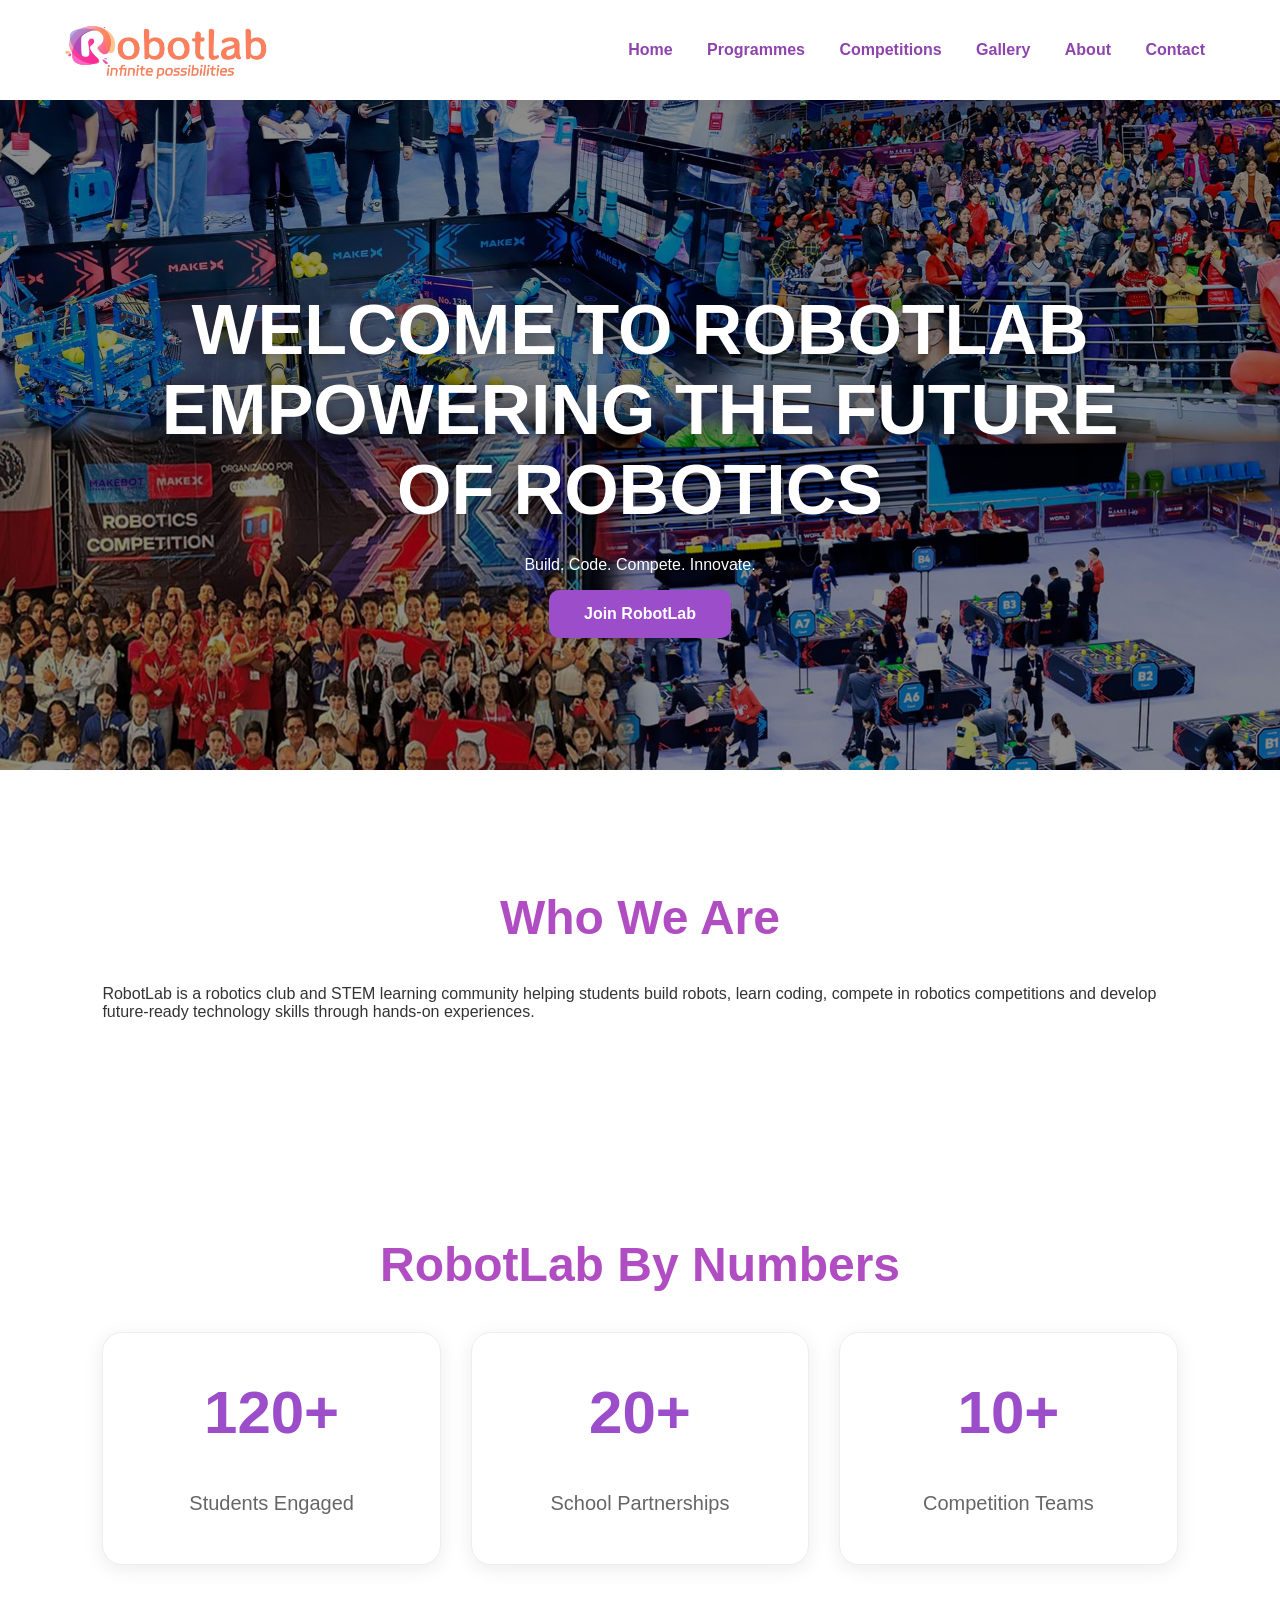
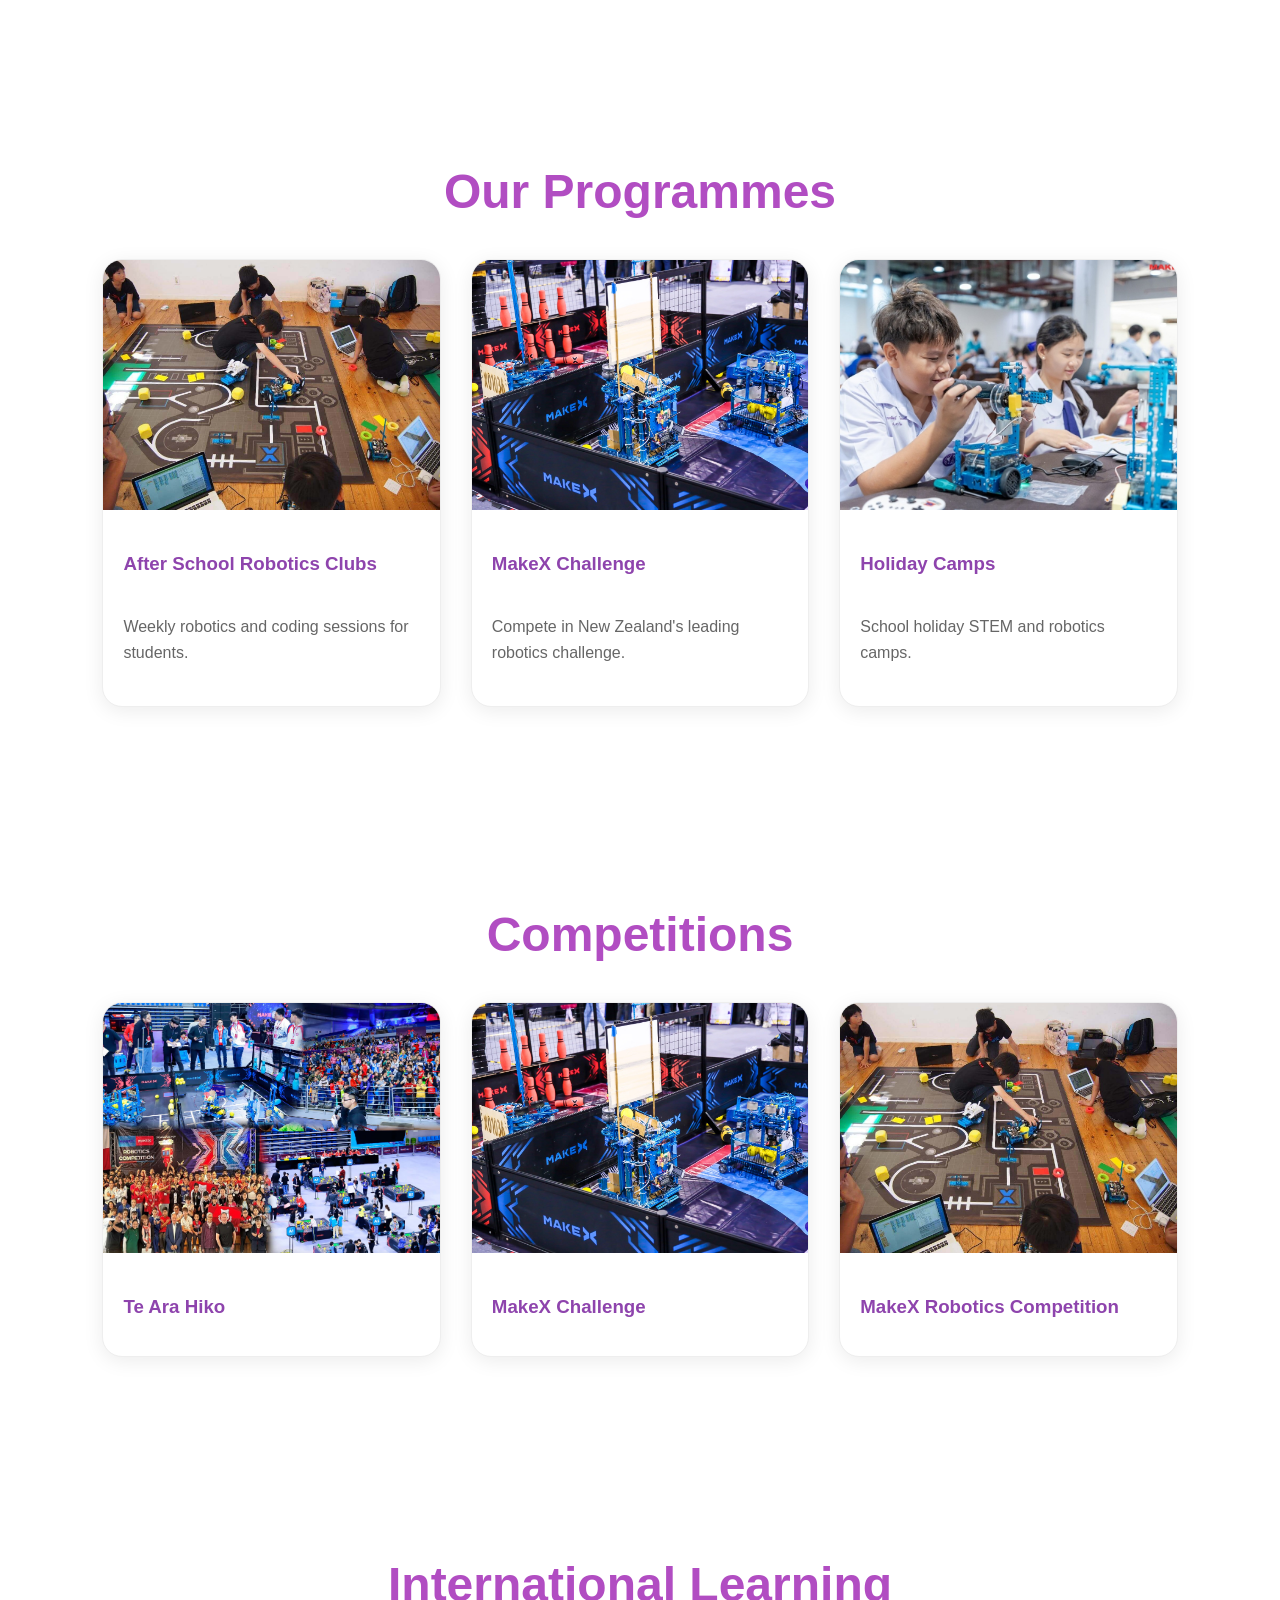
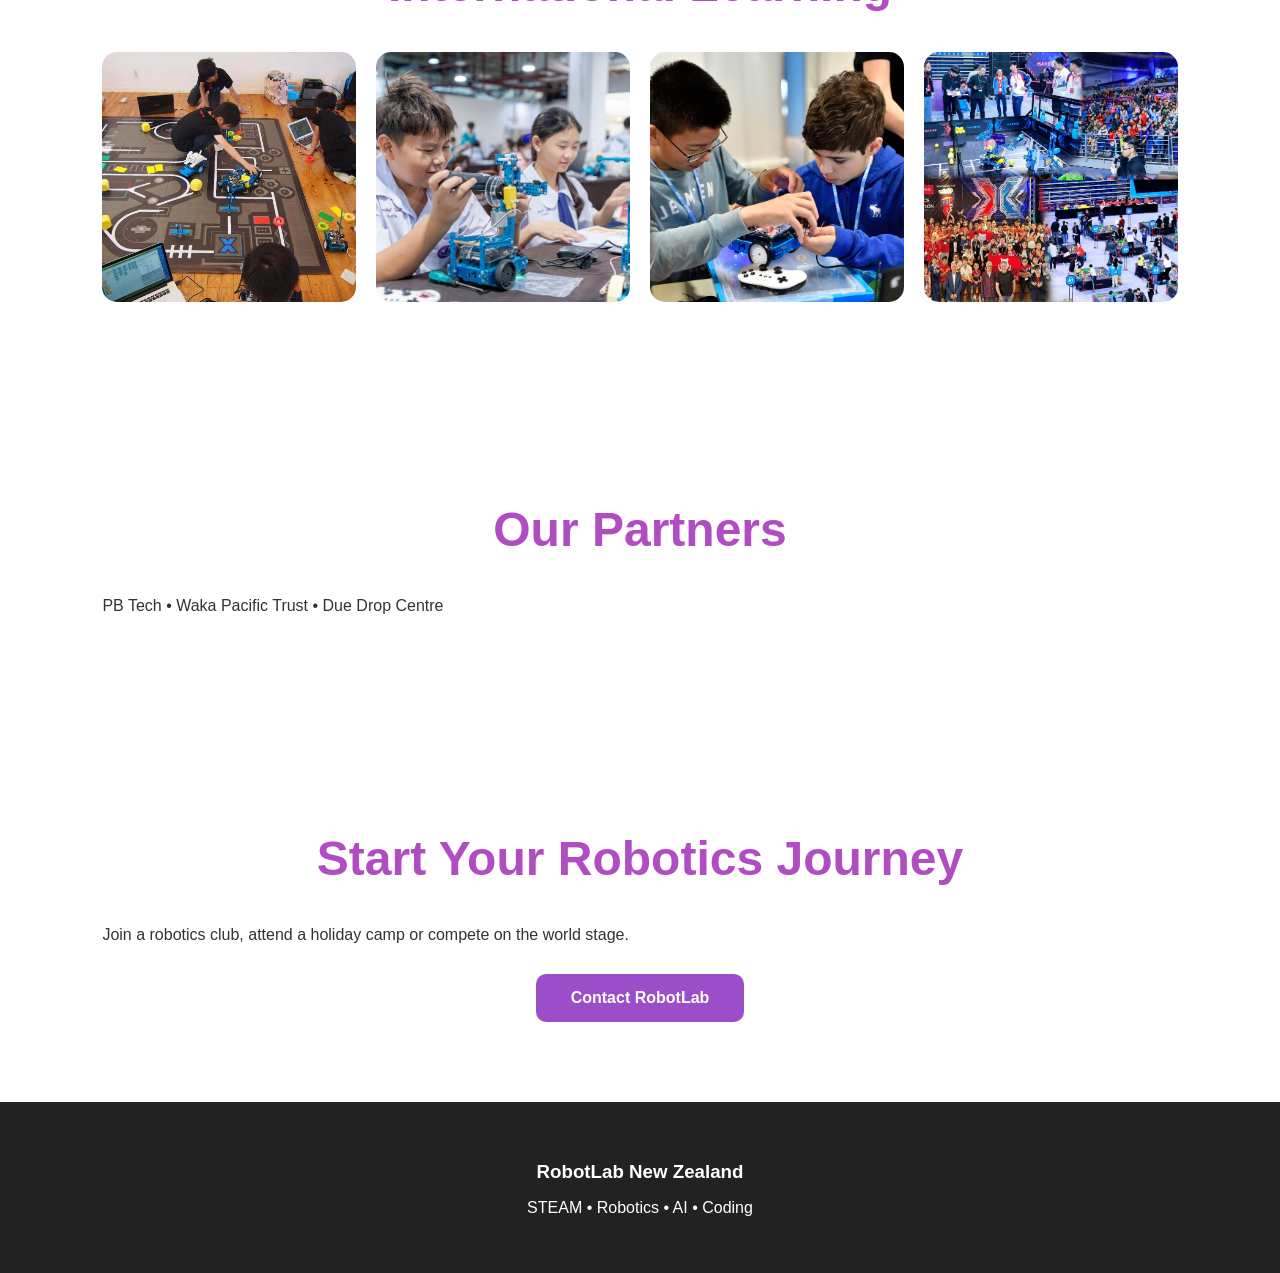
==== index.html @ 550e27d2 "Update index.html" ====
<!DOCTYPE html>
<html lang="en">

<head>
    <meta charset="UTF-8">
    <meta name="viewport" content="width=device-width, initial-scale=1.0">
    <title>RobotLab New Zealand</title>

    <link rel="stylesheet" href="css/style.css">
</head>

<body>

<header>

    <img src="images/robotlab.png" class="logo" alt="RobotLab Logo">

    <nav>
        <a href="index.html">Home</a>
        <a href="programmes.html">Programmes</a>
        <a href="competitions.html">Competitions</a>
        <a href="gallery.html">Gallery</a>
        <a href="about.html">About</a>
        <a href="contact.html">Contact</a>
    </nav>

</header>

<!-- HERO -->

<section class="hero">

    <h1>
        WELCOME TO ROBOTLAB<br>
        EMPOWERING THE FUTURE OF ROBOTICS
    </h1>

    <p class="hero-subtitle">
        Build. Code. Compete. Innovate.
    </p>

    <a href="contact.html" class="btn">
        Join RobotLab
    </a>

</section>

<!-- WHO WE ARE -->

<section class="section">

    <h2>Who We Are</h2>

    <p class="section-text">
        RobotLab is a robotics club and STEM learning community helping students build robots,
        learn coding, compete in robotics competitions and develop future-ready technology skills
        through hands-on experiences.
    </p>

</section>

<!-- STATS -->

<section class="section">

    <h2>RobotLab By Numbers</h2>

    <div class="cards">

        <div class="card stats-card">
            <h3>120+</h3>
            <p>Students Engaged</p>
        </div>

        <div class="card stats-card">
            <h3>20+</h3>
            <p>School Partnerships</p>
        </div>

        <div class="card stats-card">
            <h3>10+</h3>
            <p>Competition Teams</p>
        </div>

    </div>

</section>

<!-- PROGRAMMES -->

<section class="section">

    <h2>Our Programmes</h2>

    <div class="cards">

        <div class="card">
            <img src="images/classroom-in-japan.jpg" alt="">
            <h3>After School Robotics Clubs</h3>
            <p>Weekly robotics and coding sessions for students.</p>
        </div>

        <div class="card">
            <img src="images/challenges.jpg" alt="">
            <h3>MakeX Challenge</h3>
            <p>Compete in New Zealand's leading robotics challenge.</p>
        </div>

        <div class="card">
            <img src="images/classroom-in-thailand2.jpg" alt="">
            <h3>Holiday Camps</h3>
            <p>School holiday STEM and robotics camps.</p>
        </div>

    </div>

</section>

<!-- COMPETITIONS -->

<section class="section">

    <h2>Competitions</h2>

    <div class="cards">

        <div class="card">
            <img src="images/competition-asian.jpeg" alt="">
            <h3>Te Ara Hiko</h3>
        </div>

        <div class="card">
            <img src="images/challenges.jpg" alt="">
            <h3>MakeX Challenge</h3>
        </div>

        <div class="card">
            <img src="images/classroom-in-japan.jpg" alt="">
            <h3>MakeX Robotics Competition</h3>
        </div>

    </div>

</section>

<!-- INTERNATIONAL -->

<section class="section">

    <h2>International Learning</h2>

    <div class="gallery">

        <img src="images/classroom-in-japan.jpg" alt="">
        <img src="images/classroom-in-thailand2.jpg" alt="">
        <img src="images/classroom-swiss.jpeg" alt="">
        <img src="images/competition-asian.jpeg" alt="">

    </div>

</section>

<!-- PARTNERS -->

<section class="section">

    <h2>Our Partners</h2>

    <p class="section-text">
        PB Tech • Waka Pacific Trust • Due Drop Centre
    </p>

</section>

<!-- CTA -->

<section class="section">

    <h2>Start Your Robotics Journey</h2>

    <p class="section-text">
        Join a robotics club, attend a holiday camp or compete on the world stage.
    </p>

    <div style="text-align:center;margin-top:30px;">
        <a href="contact.html" class="btn">
            Contact RobotLab
        </a>
    </div>

</section>

<footer>

    <h3>RobotLab New Zealand</h3>

    <p>
        STEAM • Robotics • AI • Coding
    </p>

</footer>

</body>

</html>
---- css/style.css ----
body{
margin:0;
font-family:Arial,sans-serif;
background:#f5f5f5;
color:#333;
}

/* HEADER */

header{
background:white;
padding:15px 60px;
display:flex;
justify-content:space-between;
align-items:center;
box-shadow:0 2px 15px rgba(0,0,0,.08);
position:sticky;
top:0;
z-index:1000;
}

.logo{
height:70px;
}

nav a{
margin:0 15px;
text-decoration:none;
font-weight:bold;
color:#8e44ad;
transition:0.3s;
}

nav a:hover{
color:#5e2b73;
}

/* HERO */

.hero{
height:70vh;
background:
linear-gradient(
rgba(0,0,0,.45),
rgba(0,0,0,.45)
),
url('../images/competition-asian.jpeg');

background-size:cover;
background-position:center;

display:flex;
flex-direction:column;
justify-content:center;
align-items:center;
text-align:center;

padding:20px;
}

.hero h1{
font-size:70px;
color:white;
max-width:1000px;
text-shadow:0 0 20px rgba(0,0,0,.5);
margin-bottom:10px;
}

.hero p{
color:white;
}

/* SECTIONS */

.section{
padding:80px 8%;
background:white;
}

.section h2{
text-align:center;
font-size:48px;
color:#b14dc2;
margin-bottom:40px;
}

/* GALLERY */

.gallery{
display:grid;
grid-template-columns:repeat(auto-fit,minmax(250px,1fr));
gap:20px;
}

.gallery img{
width:100%;
height:250px;
object-fit:cover;
border-radius:15px;
transition:.3s;
}

.gallery img:hover{
transform:scale(1.03);
}

/* CARDS */

.cards{
display:grid;
grid-template-columns:repeat(auto-fit,minmax(300px,1fr));
gap:30px;
}

.card{
background:white;
border:1px solid #eee;
border-radius:20px;
overflow:hidden;
box-shadow:0 4px 20px rgba(0,0,0,.08);
transition:.3s;
}

.card:hover{
transform:translateY(-8px);
box-shadow:0 10px 25px rgba(0,0,0,.15);
}

.card img{
width:100%;
height:250px;
object-fit:cover;
}

.card h3{
padding:20px;
color:#8e44ad;
}

.card p{
padding:0 20px 20px 20px;
line-height:1.6;
}

/* BUTTONS */

.btn,
.hero a{
display:inline-block;
padding:15px 35px;
border-radius:10px;
background:#9b4dca;
color:white;
text-decoration:none;
font-weight:bold;
transition:.3s;
}

.btn:hover,
.hero a:hover{
background:#7f39ac;
}

/* FOOTER */

footer{
background:#222;
color:white;
text-align:center;
padding:40px;
}

footer h3{
margin-bottom:10px;
}

/* MOBILE */

@media(max-width:768px){

header{
flex-direction:column;
padding:20px;
}

nav{
margin-top:15px;
text-align:center;
}

nav a{
display:inline-block;
margin:8px;
}

.hero h1{
font-size:40px;
}

.section h2{
font-size:34px;
}

.logo{
height:55px;
}

}
/* Statistics cards */

.stats-card{
    text-align:center;
}

.stats-card h3{
    font-size:60px;
    margin:25px 0 10px;
    color:#9b4dca;
}

.stats-card p{
    font-size:20px;
}

/* Programme descriptions */

.card p{
    padding:0 20px 25px;
    line-height:1.6;
    color:#666;
}

/* Better section spacing */

.section{
    padding:80px 8%;
}

/* Call To Action */

.cta-section{
    background:linear-gradient(
        135deg,
        #9b4dca,
        #ff7b54
    );
    color:white;
    text-align:center;
}

.cta-section h2{
    color:white;
}

.cta-section a{
    display:inline-block;
    margin-top:20px;
    padding:15px 35px;
    background:white;
    color:#9b4dca;
    border-radius:10px;
    text-decoration:none;
    font-weight:bold;
}
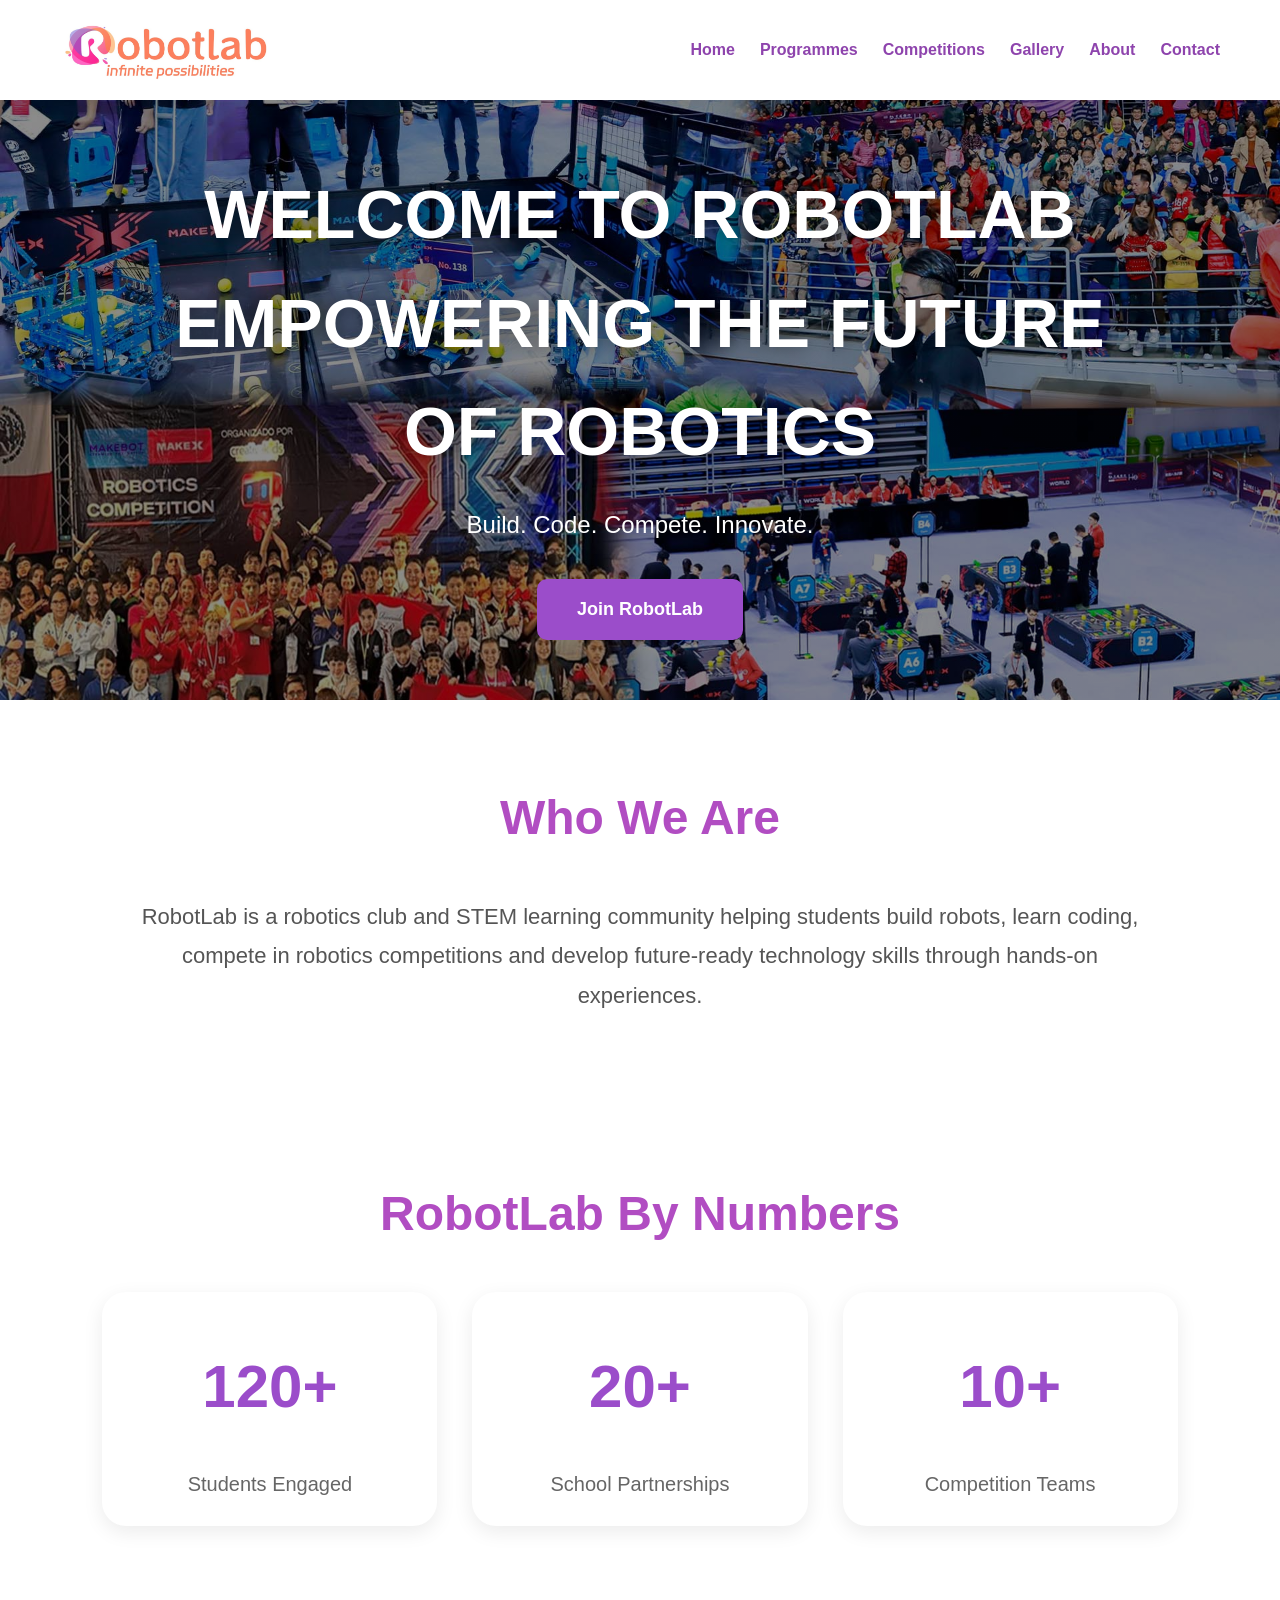
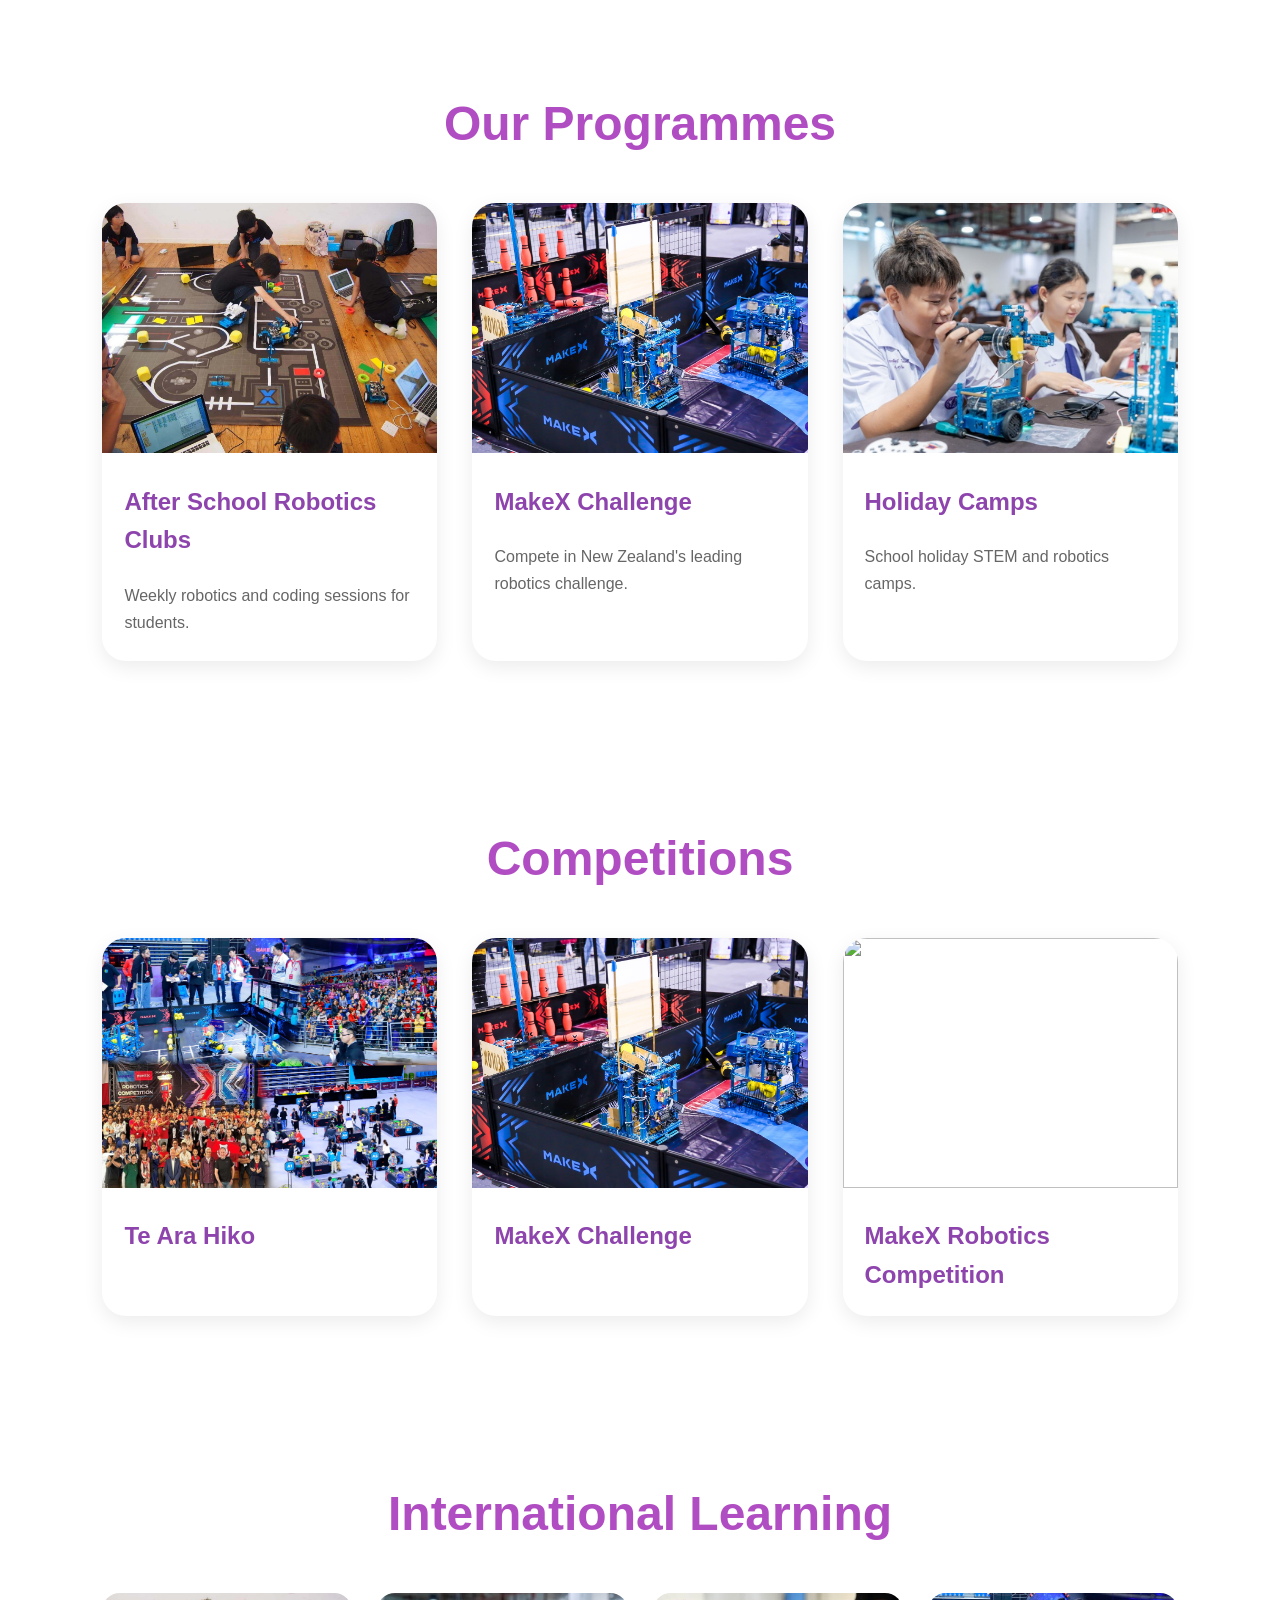
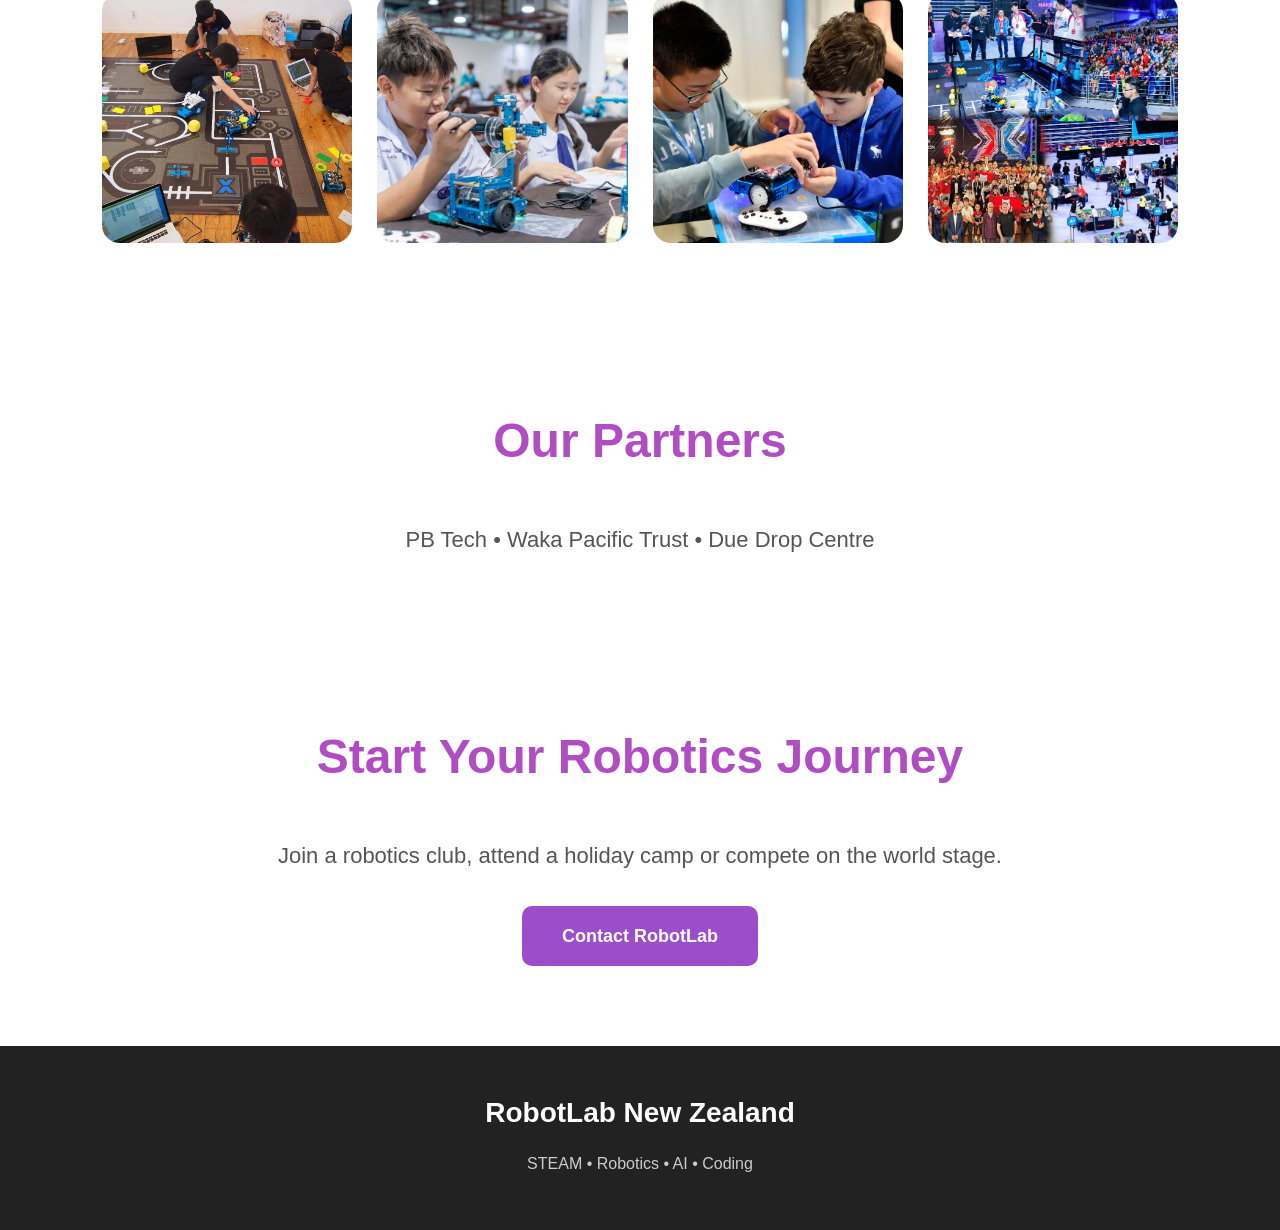
==== commit c69084ab: "Update index.html" ====
--- a/index.html
+++ b/index.html
@@ -106,6 +106,7 @@
             <p>Compete in New Zealand's leading robotics challenge.</p>
         </div>
 
+    
         <div class="card">
             <img src="images/classroom-in-thailand2.jpg" alt="">
             <h3>Holiday Camps</h3>
@@ -135,7 +136,7 @@
         </div>
 
         <div class="card">
-            <img src="images/classroom-in-japan.jpg" alt="">
+            <img src="competition.webp" alt="">
             <h3>MakeX Robotics Competition</h3>
         </div>
 
--- a/css/style.css
+++ b/css/style.css
@@ -1,264 +1,626 @@
+/* ======================================================
+   ROBOTLAB NEW ZEALAND
+   STYLE.CSS
+====================================================== */
+
+*{
+    margin:0;
+    padding:0;
+    box-sizing:border-box;
+}
+
+html{
+    scroll-behavior:smooth;
+}
+
 body{
-margin:0;
-font-family:Arial,sans-serif;
-background:#f5f5f5;
-color:#333;
-}
-
-/* HEADER */
+    font-family:Arial, Helvetica, sans-serif;
+    background:#f5f5f5;
+    color:#333;
+    line-height:1.6;
+}
+
+/* ======================================================
+   HEADER
+====================================================== */
 
 header{
-background:white;
-padding:15px 60px;
-display:flex;
-justify-content:space-between;
-align-items:center;
-box-shadow:0 2px 15px rgba(0,0,0,.08);
-position:sticky;
-top:0;
-z-index:1000;
+    background:#fff;
+    display:flex;
+    justify-content:space-between;
+    align-items:center;
+    padding:15px 60px;
+    position:sticky;
+    top:0;
+    z-index:999;
+    box-shadow:0 2px 15px rgba(0,0,0,.08);
 }
 
 .logo{
-height:70px;
+    height:70px;
+}
+
+nav{
+    display:flex;
+    align-items:center;
 }
 
 nav a{
-margin:0 15px;
-text-decoration:none;
-font-weight:bold;
-color:#8e44ad;
-transition:0.3s;
+    color:#8e44ad;
+    text-decoration:none;
+    font-weight:bold;
+    margin-left:25px;
+    transition:.3s;
 }
 
 nav a:hover{
-color:#5e2b73;
-}
-
-/* HERO */
+    color:#5e2b73;
+}
+
+/* ======================================================
+   HERO
+====================================================== */
 
 .hero{
-height:70vh;
-background:
-linear-gradient(
-rgba(0,0,0,.45),
-rgba(0,0,0,.45)
-),
-url('../images/competition-asian.jpeg');
-
-background-size:cover;
-background-position:center;
-
-display:flex;
-flex-direction:column;
-justify-content:center;
-align-items:center;
-text-align:center;
-
-padding:20px;
+
+    height:600px;
+
+    background:
+    linear-gradient(
+    rgba(0,0,0,.45),
+    rgba(0,0,0,.45)
+    ),
+    url("../images/competition-asian.jpeg");
+
+    background-size:cover;
+    background-position:center;
+
+    display:flex;
+    flex-direction:column;
+    justify-content:center;
+    align-items:center;
+
+    text-align:center;
+
+    padding:20px;
 }
 
 .hero h1{
-font-size:70px;
-color:white;
-max-width:1000px;
-text-shadow:0 0 20px rgba(0,0,0,.5);
-margin-bottom:10px;
-}
-
-.hero p{
-color:white;
-}
-
-/* SECTIONS */
+
+    color:white;
+
+    font-size:68px;
+
+    max-width:1000px;
+
+    text-shadow:0 0 18px rgba(0,0,0,.45);
+
+    margin-bottom:20px;
+}
+
+.hero-subtitle{
+
+    color:white;
+
+    font-size:24px;
+
+    margin-bottom:35px;
+
+}
+
+/* ======================================================
+   BUTTONS
+====================================================== */
+
+.btn{
+
+    display:inline-block;
+
+    background:#9b4dca;
+
+    color:white;
+
+    text-decoration:none;
+
+    padding:16px 40px;
+
+    border-radius:10px;
+
+    font-size:18px;
+
+    font-weight:bold;
+
+    transition:.3s;
+
+}
+
+.btn:hover{
+
+    background:#7d33a9;
+
+    transform:translateY(-2px);
+
+}
+
+/* ======================================================
+   SECTIONS
+====================================================== */
 
 .section{
-padding:80px 8%;
-background:white;
+
+    background:white;
+
+    padding:80px 8%;
+
 }
 
 .section h2{
-text-align:center;
-font-size:48px;
-color:#b14dc2;
-margin-bottom:40px;
-}
-
-/* GALLERY */
+
+    text-align:center;
+
+    font-size:48px;
+
+    color:#b14dc2;
+
+    margin-bottom:40px;
+
+}
+
+.section-text{
+
+    max-width:1000px;
+
+    margin:auto;
+
+    text-align:center;
+
+    font-size:22px;
+
+    color:#555;
+
+    line-height:1.8;
+
+}
+
+/* ======================================================
+   CARDS
+====================================================== */
+
+.cards{
+
+    display:grid;
+
+    grid-template-columns:
+
+    repeat(auto-fit,minmax(300px,1fr));
+
+    gap:35px;
+
+}
+
+.card{
+
+    background:white;
+
+    border-radius:24px;
+
+    overflow:hidden;
+
+    box-shadow:0 6px 20px rgba(0,0,0,.08);
+
+    transition:.3s;
+
+}
+
+.card:hover{
+
+    transform:translateY(-8px);
+
+    box-shadow:0 12px 28px rgba(0,0,0,.15);
+
+}
+
+.card img{
+
+    width:100%;
+
+    height:250px;
+
+    object-fit:cover;
+
+}
+
+.card h3{
+
+    color:#8e44ad;
+
+    padding:22px;
+
+    font-size:24px;
+
+}
+
+.card p{
+
+    padding:0 22px 25px;
+
+    color:#666;
+
+    line-height:1.7;
+
+}
+
+/* ======================================================
+   STATS
+====================================================== */
+
+.stats-card{
+
+    text-align:center;
+
+}
+
+.stats-card h3{
+
+    font-size:60px;
+
+    color:#9b4dca;
+
+    margin:25px 0 10px;
+
+}
+
+.stats-card p{
+
+    font-size:20px;
+
+}
+/* ======================================================
+   GALLERY
+====================================================== */
 
 .gallery{
-display:grid;
-grid-template-columns:repeat(auto-fit,minmax(250px,1fr));
-gap:20px;
+
+    display:grid;
+
+    grid-template-columns:repeat(auto-fit,minmax(250px,1fr));
+
+    gap:25px;
+
 }
 
 .gallery img{
-width:100%;
-height:250px;
-object-fit:cover;
-border-radius:15px;
-transition:.3s;
+
+    width:100%;
+
+    height:250px;
+
+    object-fit:cover;
+
+    border-radius:18px;
+
+    transition:.3s;
+
 }
 
 .gallery img:hover{
-transform:scale(1.03);
-}
-
-/* CARDS */
-
-.cards{
-display:grid;
-grid-template-columns:repeat(auto-fit,minmax(300px,1fr));
-gap:30px;
-}
-
-.card{
-background:white;
-border:1px solid #eee;
-border-radius:20px;
-overflow:hidden;
-box-shadow:0 4px 20px rgba(0,0,0,.08);
-transition:.3s;
-}
-
-.card:hover{
-transform:translateY(-8px);
-box-shadow:0 10px 25px rgba(0,0,0,.15);
-}
-
-.card img{
-width:100%;
-height:250px;
-object-fit:cover;
-}
-
-.card h3{
-padding:20px;
-color:#8e44ad;
-}
-
-.card p{
-padding:0 20px 20px 20px;
-line-height:1.6;
-}
-
-/* BUTTONS */
-
-.btn,
-.hero a{
-display:inline-block;
-padding:15px 35px;
-border-radius:10px;
-background:#9b4dca;
-color:white;
-text-decoration:none;
-font-weight:bold;
-transition:.3s;
-}
-
-.btn:hover,
-.hero a:hover{
-background:#7f39ac;
-}
-
-/* FOOTER */
-
-footer{
-background:#222;
-color:white;
-text-align:center;
-padding:40px;
-}
-
-footer h3{
-margin-bottom:10px;
-}
-
-/* MOBILE */
-
-@media(max-width:768px){
-
-header{
-flex-direction:column;
-padding:20px;
-}
-
-nav{
-margin-top:15px;
-text-align:center;
-}
-
-nav a{
-display:inline-block;
-margin:8px;
-}
-
-.hero h1{
-font-size:40px;
-}
-
-.section h2{
-font-size:34px;
-}
-
-.logo{
-height:55px;
-}
-
-}
-/* Statistics cards */
-
-.stats-card{
-    text-align:center;
-}
-
-.stats-card h3{
-    font-size:60px;
-    margin:25px 0 10px;
-    color:#9b4dca;
-}
-
-.stats-card p{
+
+    transform:scale(1.04);
+
+    box-shadow:0 8px 20px rgba(0,0,0,.2);
+
+}
+
+/* ======================================================
+   PARTNER LOGOS
+====================================================== */
+
+.partner-logos{
+
+    display:flex;
+
+    justify-content:center;
+
+    align-items:center;
+
+    gap:80px;
+
+    flex-wrap:wrap;
+
+    margin:40px auto;
+
+}
+
+.partner-logos img{
+
+    max-width:220px;
+
+    max-height:90px;
+
+    width:auto;
+
+    height:auto;
+
+    object-fit:contain;
+
+    transition:.3s;
+
+}
+
+.partner-logos img:hover{
+
+    transform:scale(1.05);
+
+}
+
+.partner-text{
+
+    text-align:center;
+
+    color:#666;
+
     font-size:20px;
-}
-
-/* Programme descriptions */
-
-.card p{
-    padding:0 20px 25px;
-    line-height:1.6;
-    color:#666;
-}
-
-/* Better section spacing */
-
-.section{
-    padding:80px 8%;
-}
-
-/* Call To Action */
+
+    margin-top:20px;
+
+}
+
+/* ======================================================
+   CONTACT FORM
+====================================================== */
+
+form{
+
+    max-width:850px;
+
+    margin:0 auto;
+
+}
+
+input,
+textarea{
+
+    width:100%;
+
+    padding:15px;
+
+    margin-bottom:20px;
+
+    border:1px solid #ddd;
+
+    border-radius:10px;
+
+    font-size:16px;
+
+    font-family:Arial,sans-serif;
+
+}
+
+textarea{
+
+    min-height:180px;
+
+    resize:vertical;
+
+}
+
+input:focus,
+textarea:focus{
+
+    outline:none;
+
+    border-color:#9b4dca;
+
+    box-shadow:0 0 10px rgba(155,77,202,.2);
+
+}
+
+/* ======================================================
+   CALL TO ACTION
+====================================================== */
 
 .cta-section{
+
     background:linear-gradient(
         135deg,
         #9b4dca,
         #ff7b54
     );
+
     color:white;
-    text-align:center;
+
+    text-align:center;
+
 }
 
 .cta-section h2{
+
     color:white;
-}
-
-.cta-section a{
-    display:inline-block;
-    margin-top:20px;
-    padding:15px 35px;
+
+}
+
+.cta-section p{
+
+    font-size:22px;
+
+    margin-top:15px;
+
+}
+
+.cta-section .btn{
+
     background:white;
+
     color:#9b4dca;
-    border-radius:10px;
-    text-decoration:none;
-    font-weight:bold;
-}
+
+    margin-top:25px;
+
+}
+
+.cta-section .btn:hover{
+
+    background:#f5f5f5;
+
+}
+
+/* ======================================================
+   FOOTER
+====================================================== */
+
+footer{
+
+    background:#222;
+
+    color:white;
+
+    text-align:center;
+
+    padding:45px 20px;
+
+}
+
+footer h3{
+
+    font-size:28px;
+
+    margin-bottom:15px;
+
+}
+
+footer p{
+
+    color:#ccc;
+
+    margin:8px 0;
+
+}
+
+/* ======================================================
+   UTILITIES
+====================================================== */
+
+.container{
+
+    max-width:1200px;
+
+    margin:auto;
+
+}
+
+.center{
+
+    text-align:center;
+
+}
+
+img{
+
+    max-width:100%;
+
+}
+
+/* ======================================================
+   MOBILE
+====================================================== */
+
+@media (max-width:768px){
+
+header{
+
+    flex-direction:column;
+
+    padding:20px;
+
+}
+
+.logo{
+
+    height:55px;
+
+    margin-bottom:15px;
+
+}
+
+nav{
+
+    flex-wrap:wrap;
+
+    justify-content:center;
+
+}
+
+nav a{
+
+    margin:8px 12px;
+
+}
+
+.hero{
+
+    height:450px;
+
+}
+
+.hero h1{
+
+    font-size:38px;
+
+}
+
+.hero-subtitle{
+
+    font-size:18px;
+
+}
+
+.section{
+
+    padding:60px 20px;
+
+}
+
+.section h2{
+
+    font-size:34px;
+
+}
+
+.cards{
+
+    grid-template-columns:1fr;
+
+}
+
+.gallery{
+
+    grid-template-columns:1fr;
+
+}
+
+.partner-logos{
+
+    gap:40px;
+
+}
+
+.partner-logos img{
+
+    max-width:160px;
+
+}
+
+.stats-card h3{
+
+    font-size:48px;
+
+}
+
+.btn{
+
+    padding:14px 28px;
+
+    font-size:16px;
+
+}
+
+}
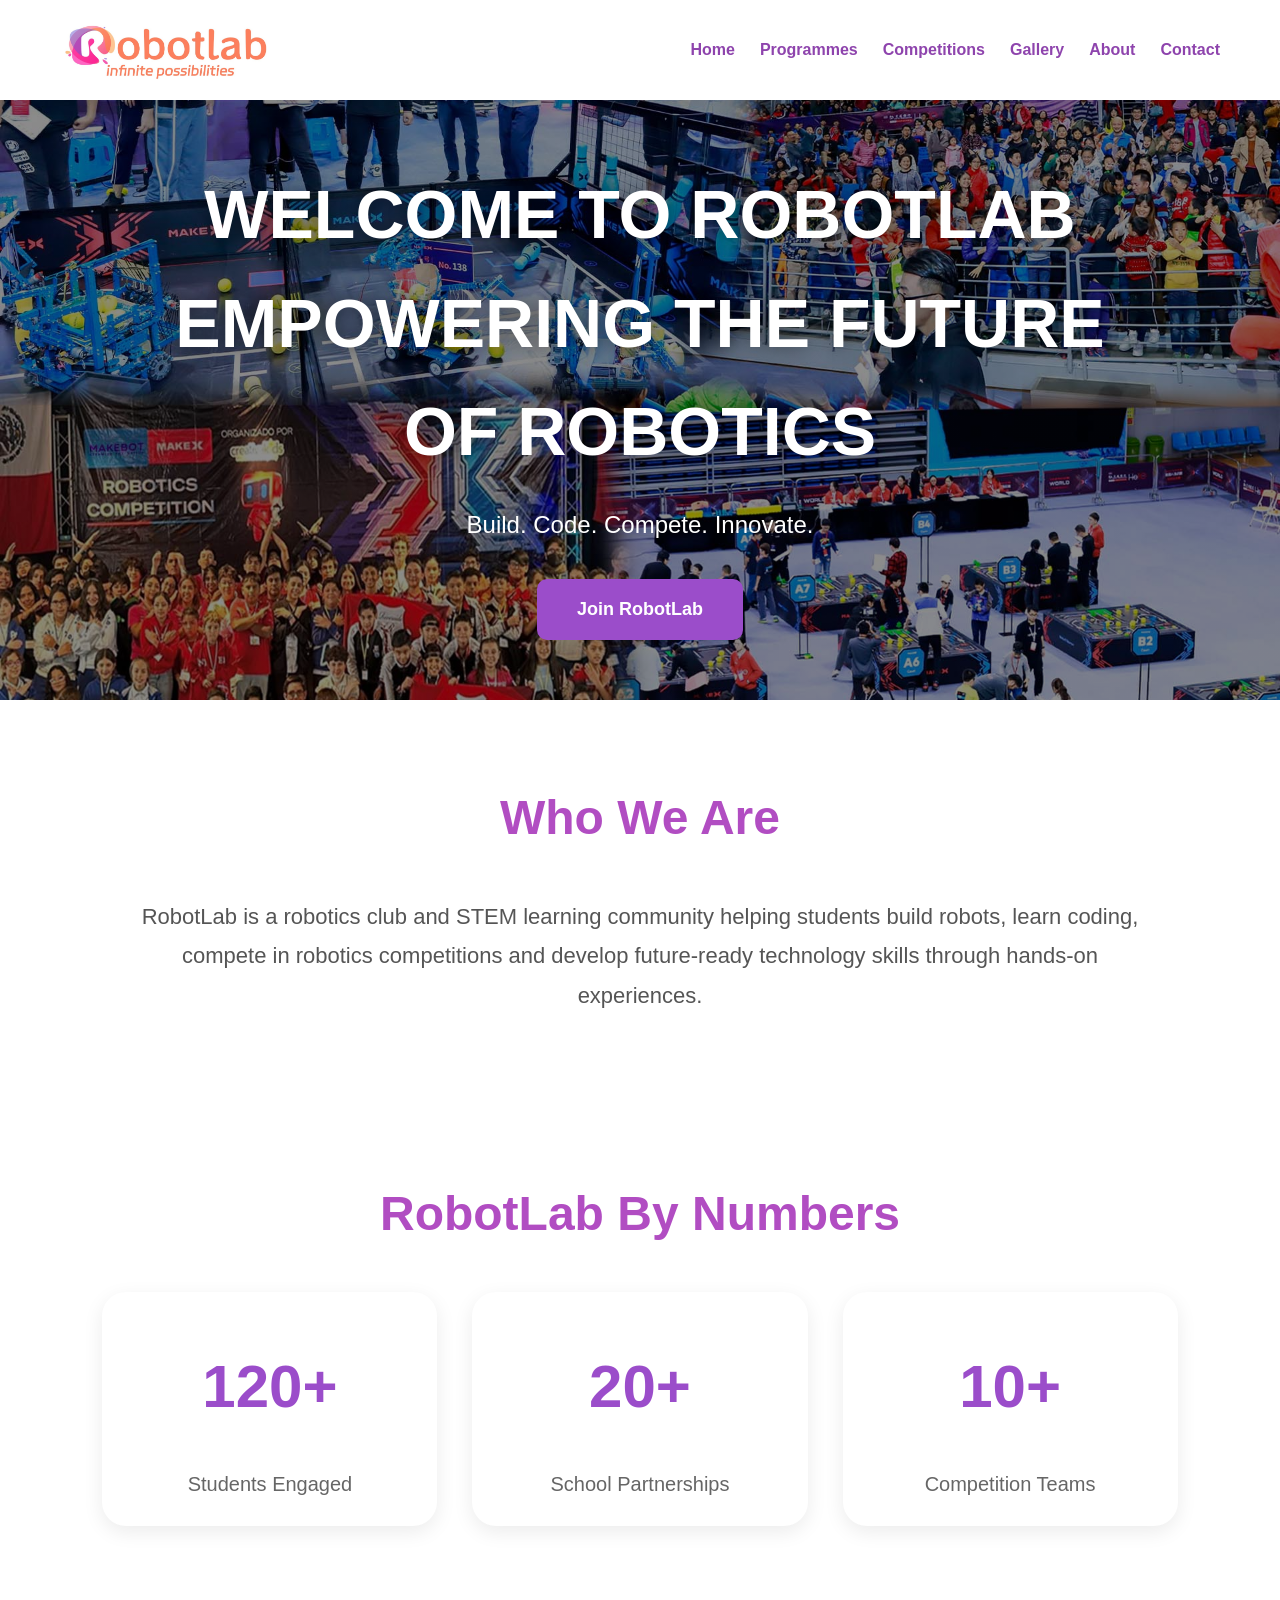
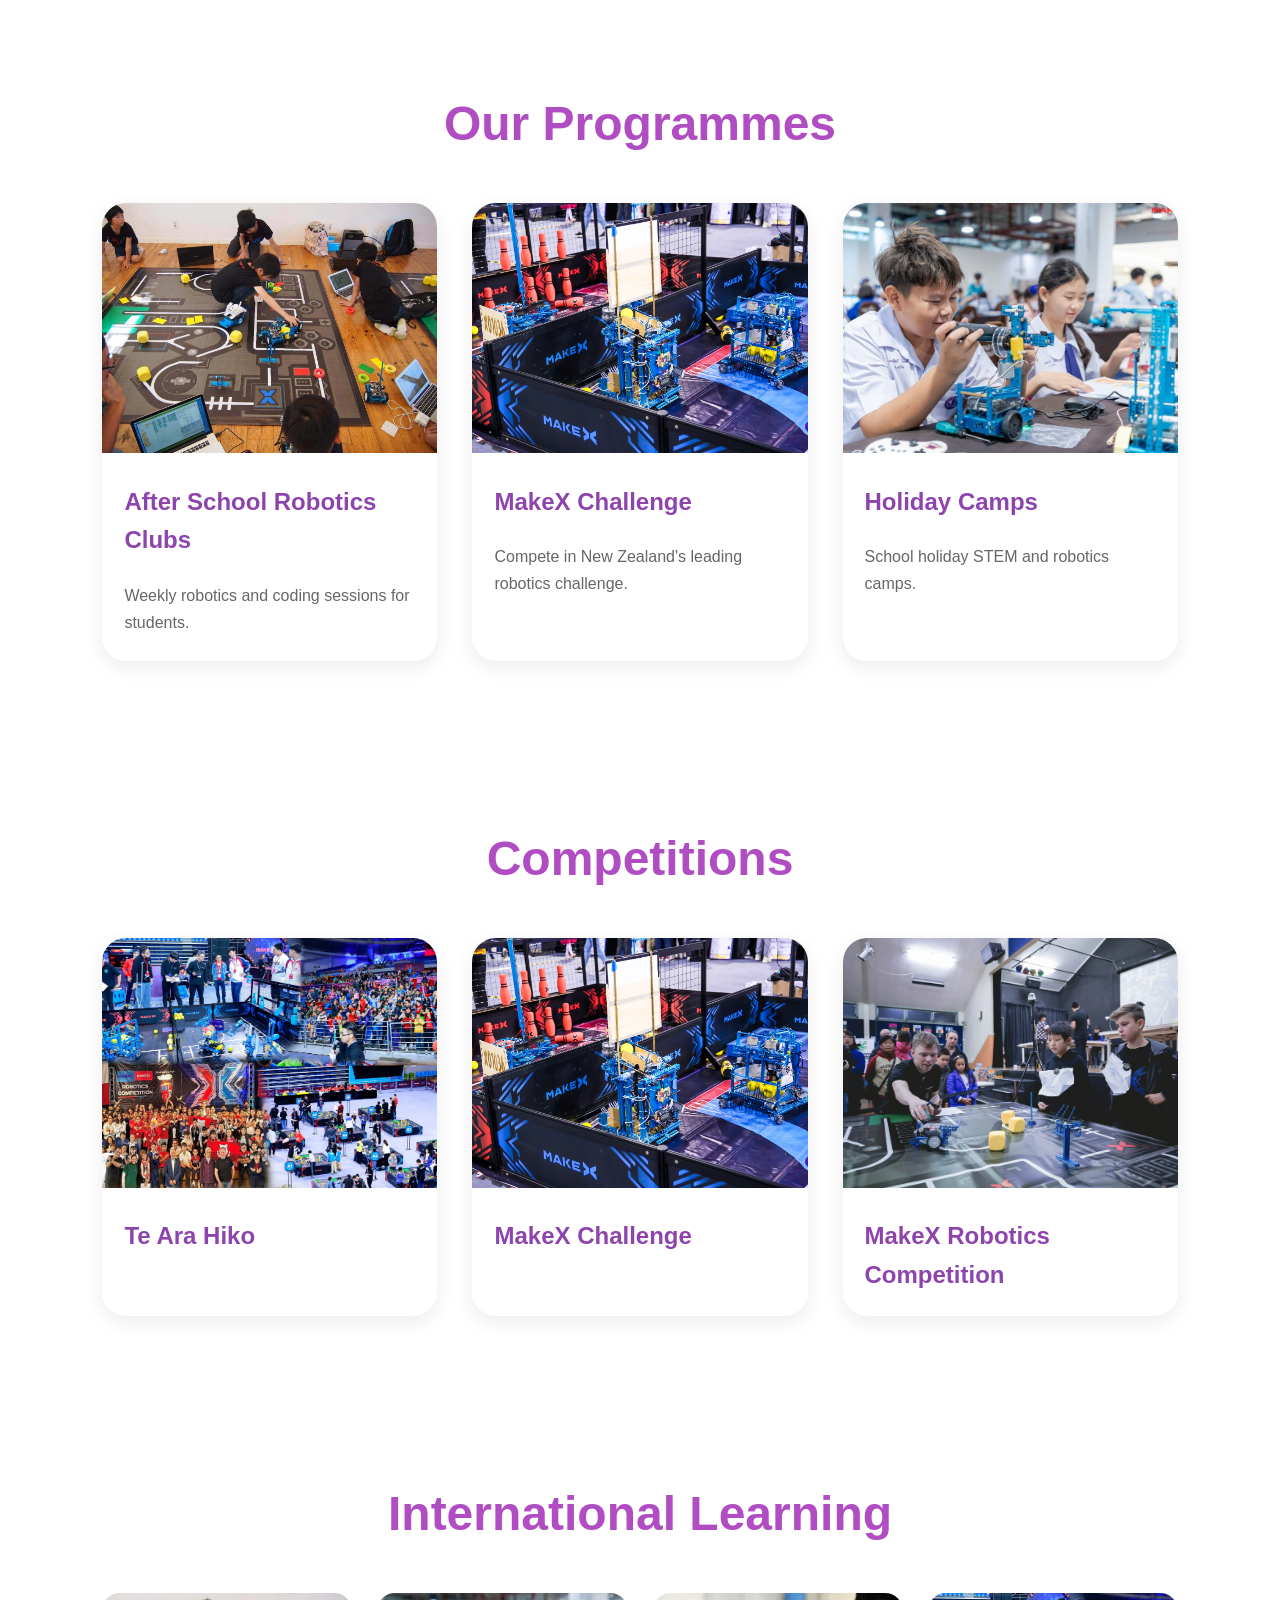
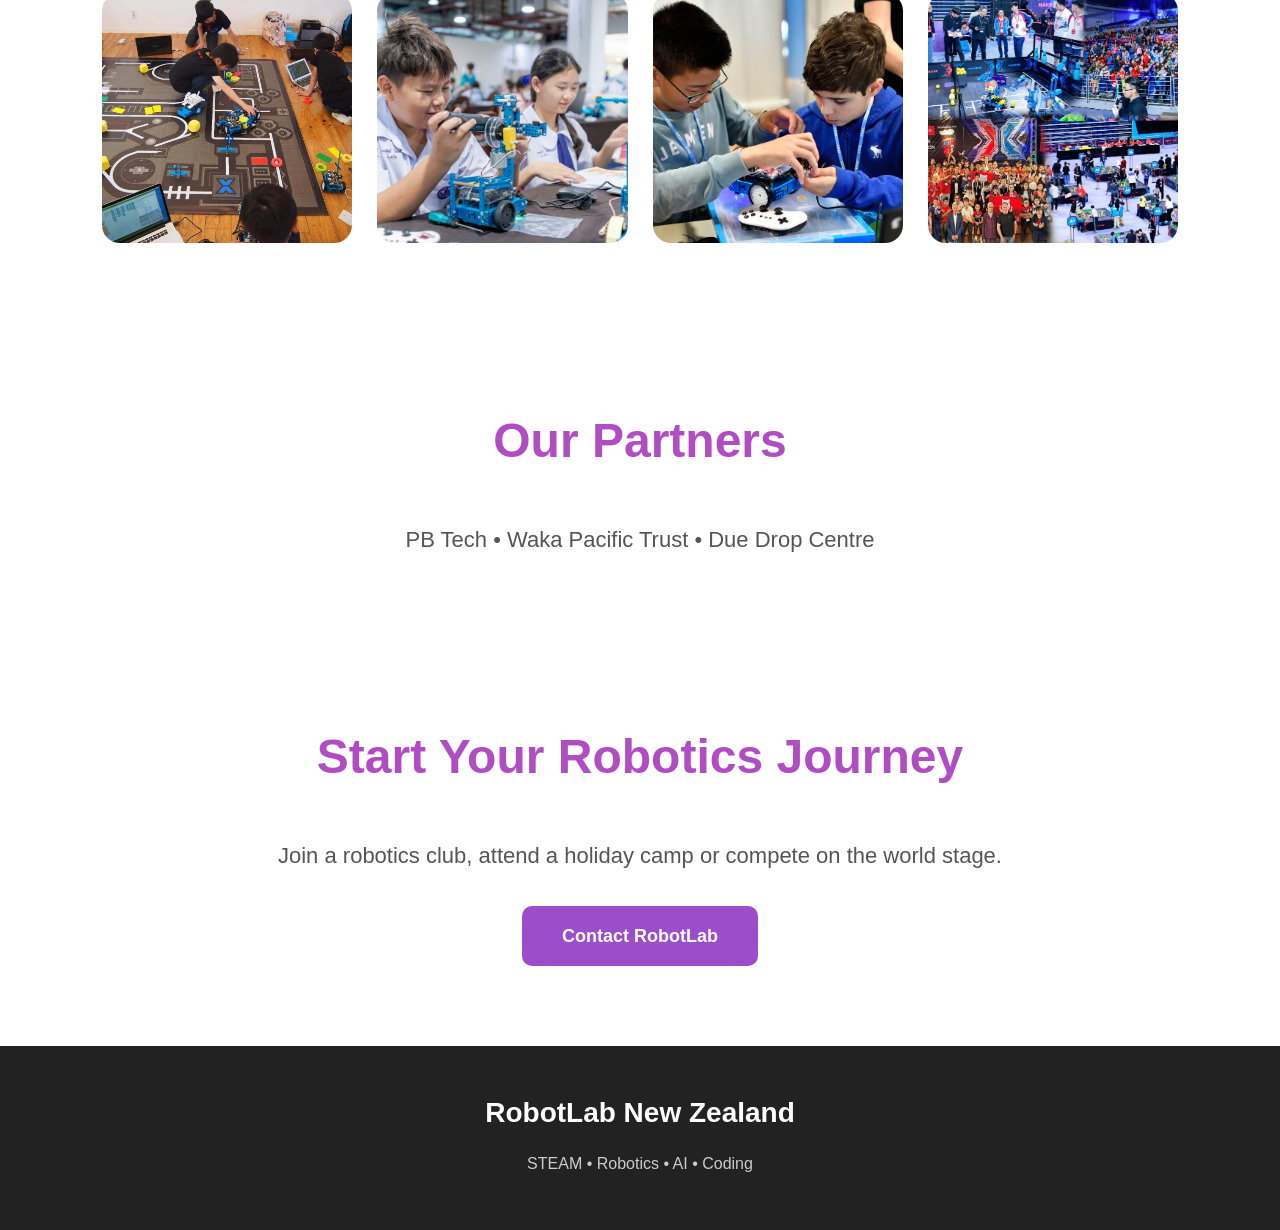
==== commit 2ed92e45: "Update index.html" ====
--- a/index.html
+++ b/index.html
@@ -136,7 +136,7 @@
         </div>
 
         <div class="card">
-            <img src="competition.webp" alt="">
+            <img src="images/competition.webp" alt="">
             <h3>MakeX Robotics Competition</h3>
         </div>
 
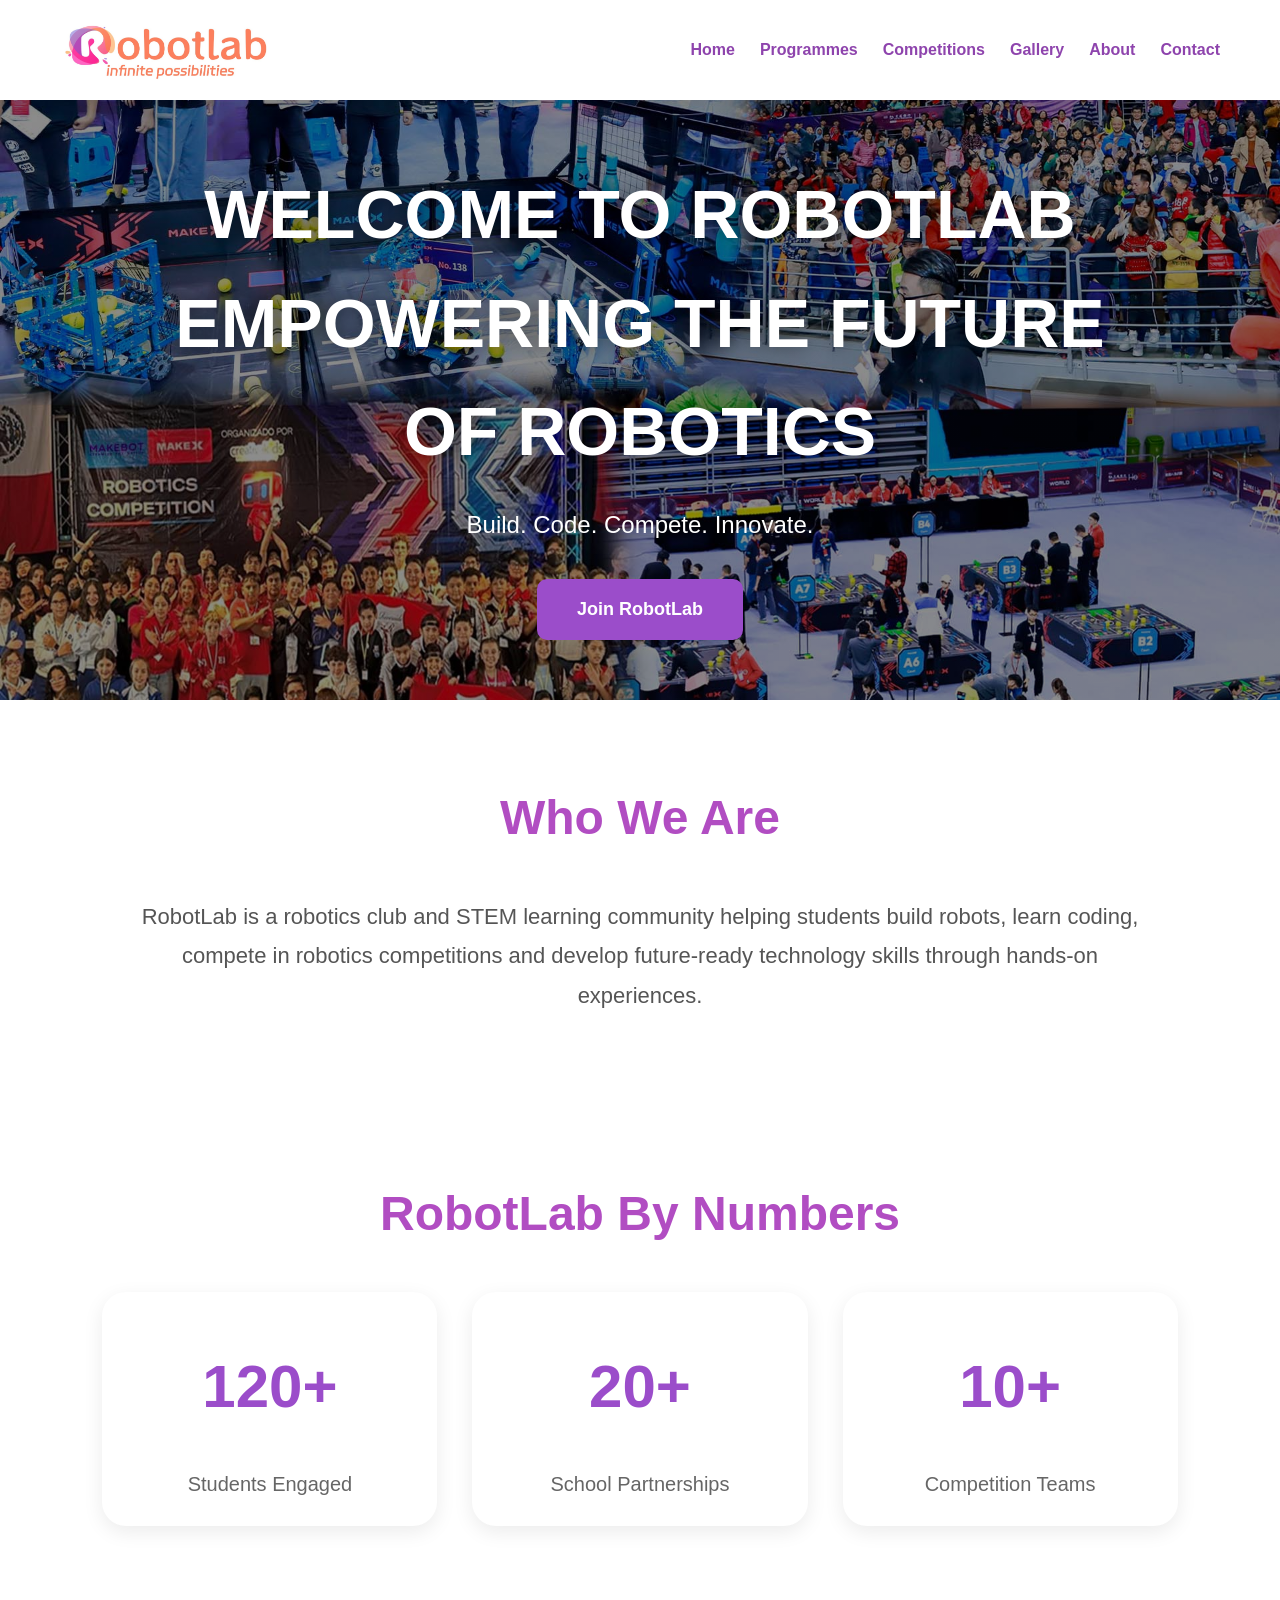
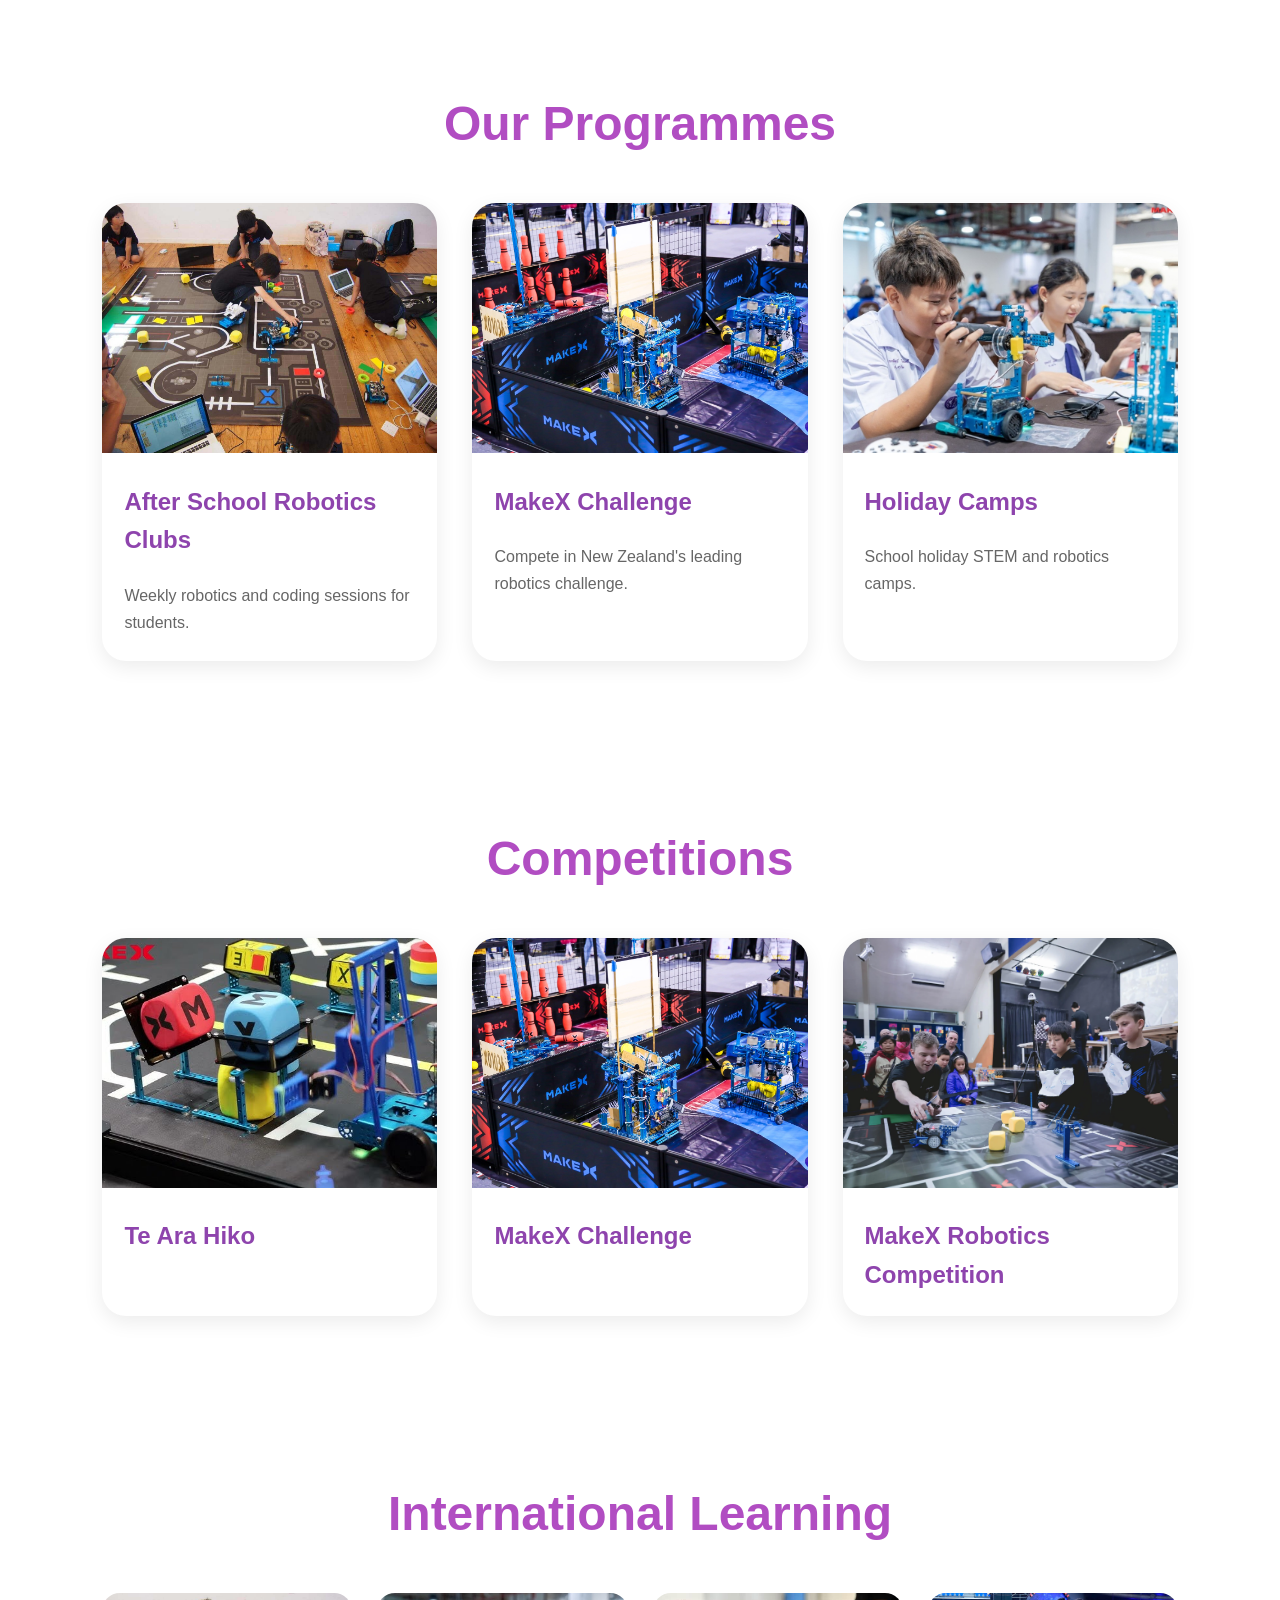
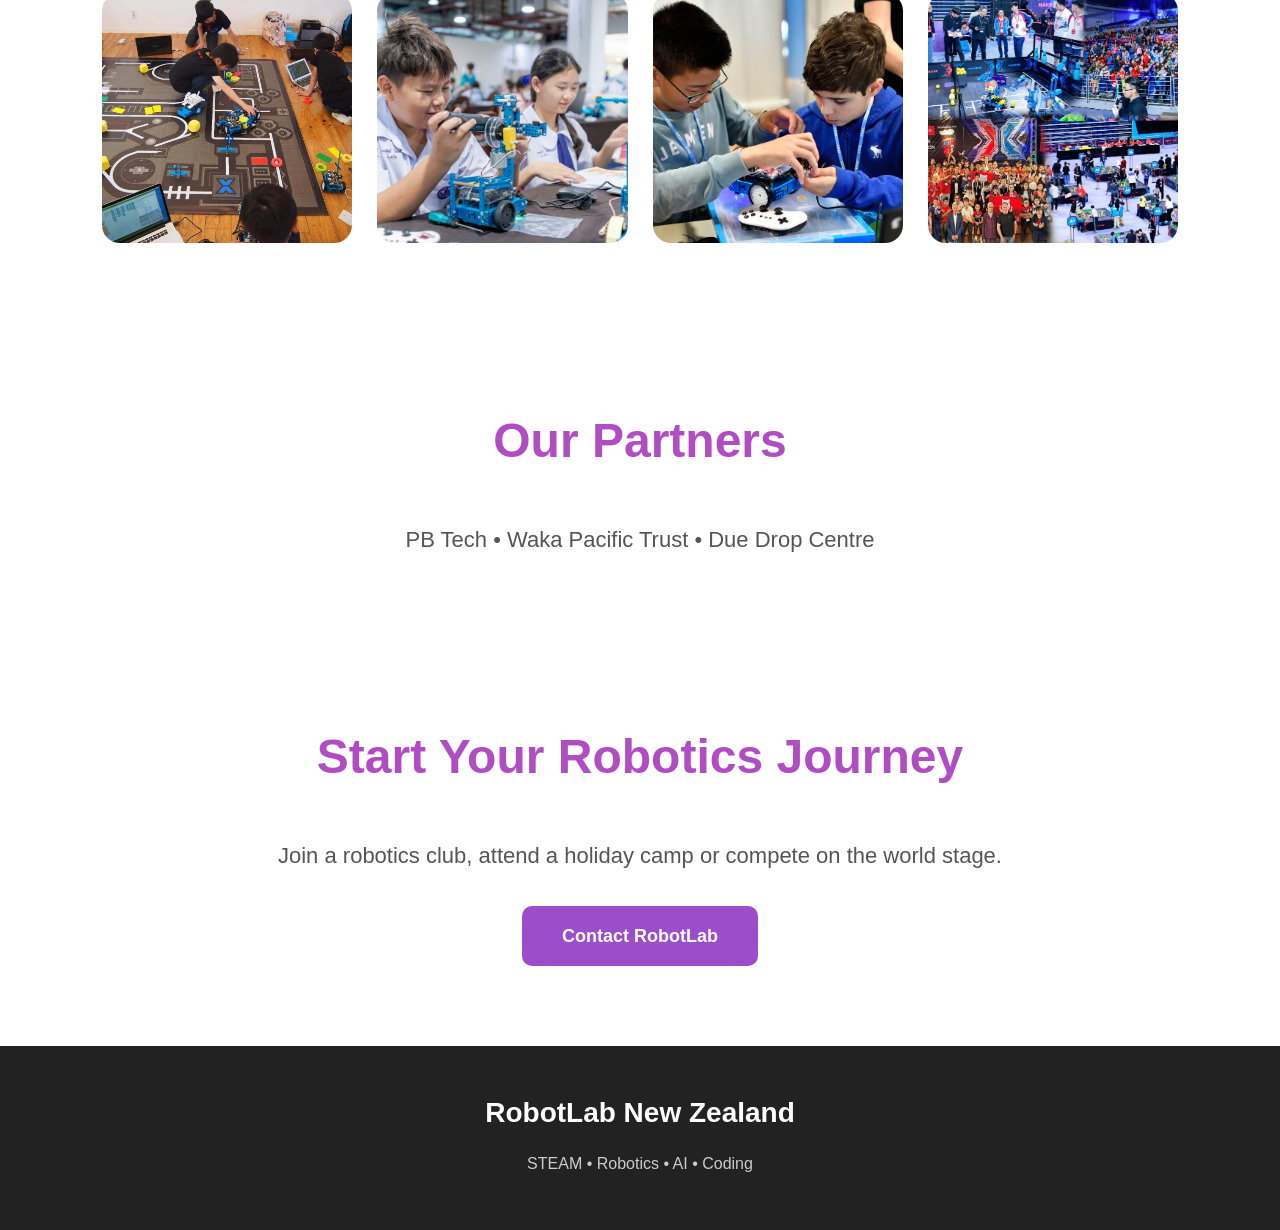
==== commit 0a935db7: "Update index.html" ====
--- a/index.html
+++ b/index.html
@@ -126,7 +126,7 @@
     <div class="cards">
 
         <div class="card">
-            <img src="images/competition-asian.jpeg" alt="">
+            <img src="images/Te-Ara-Hiko.jpg" alt="">
             <h3>Te Ara Hiko</h3>
         </div>
 
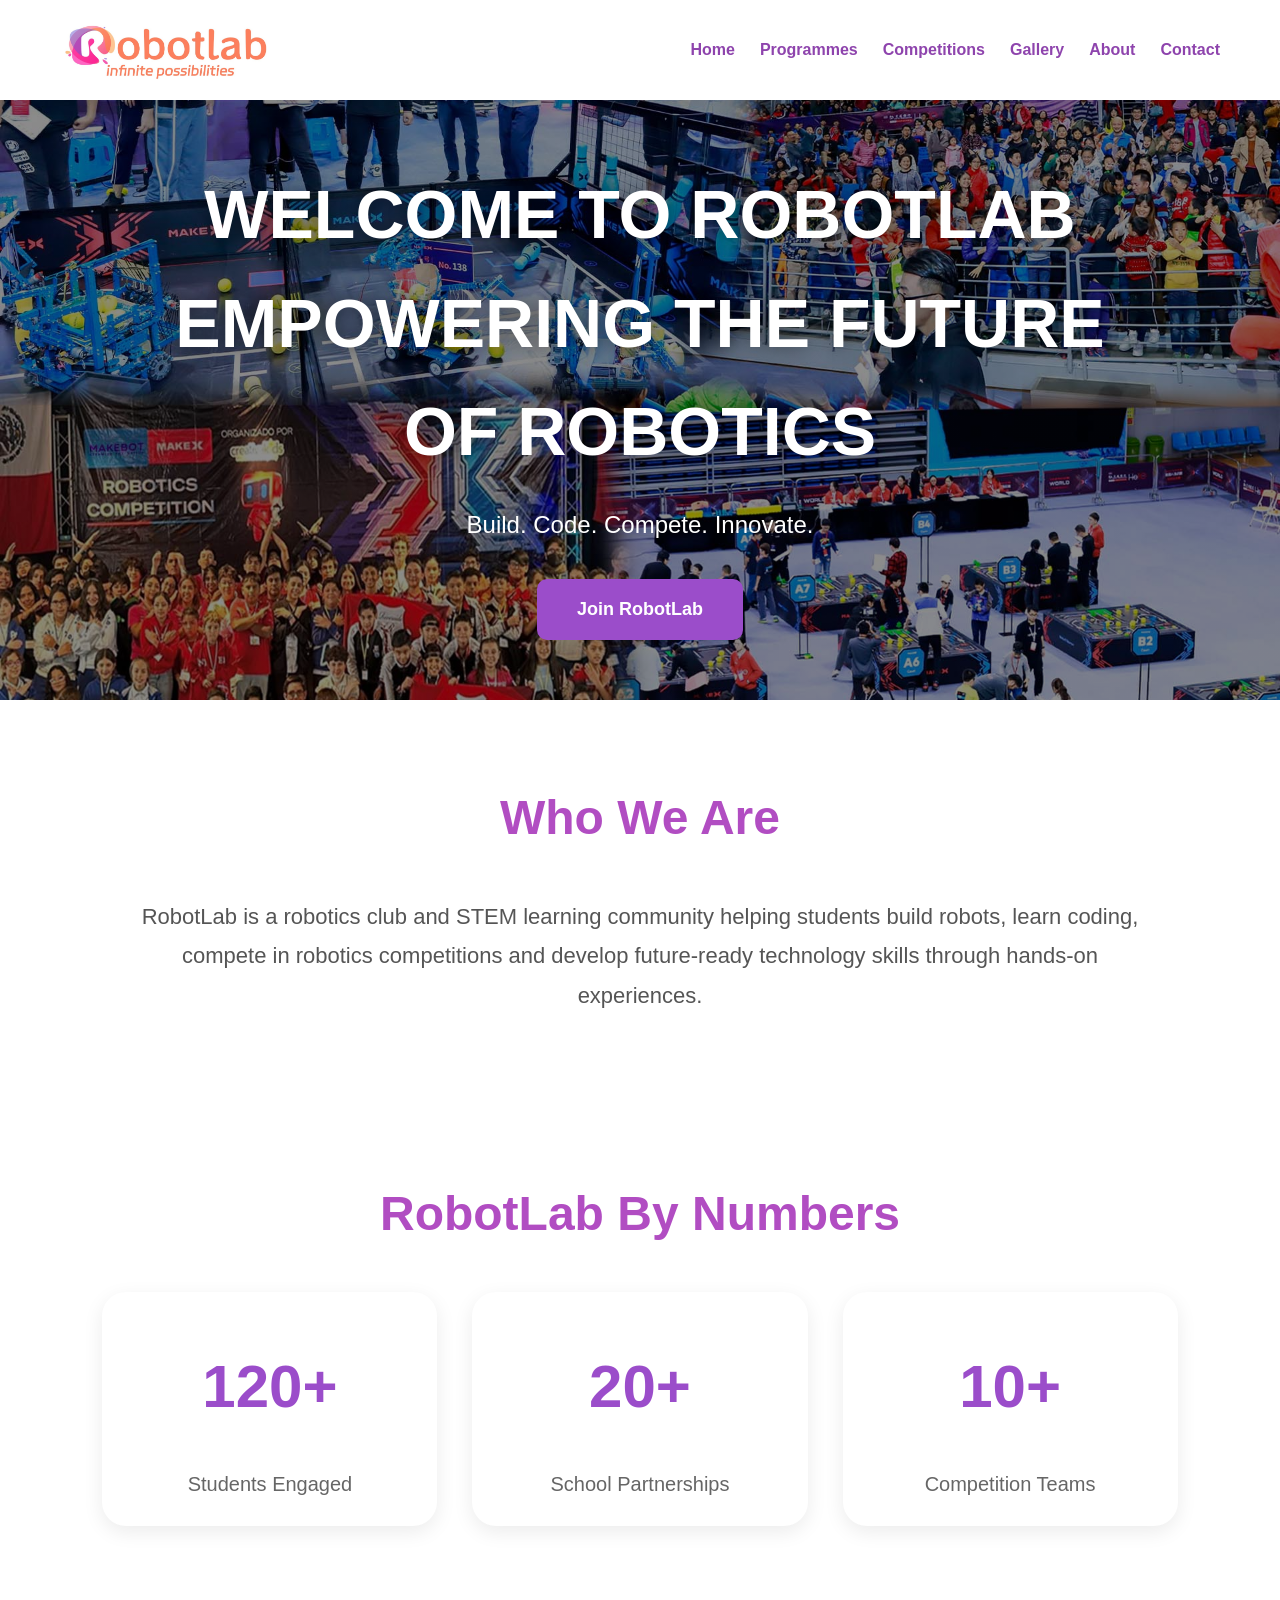
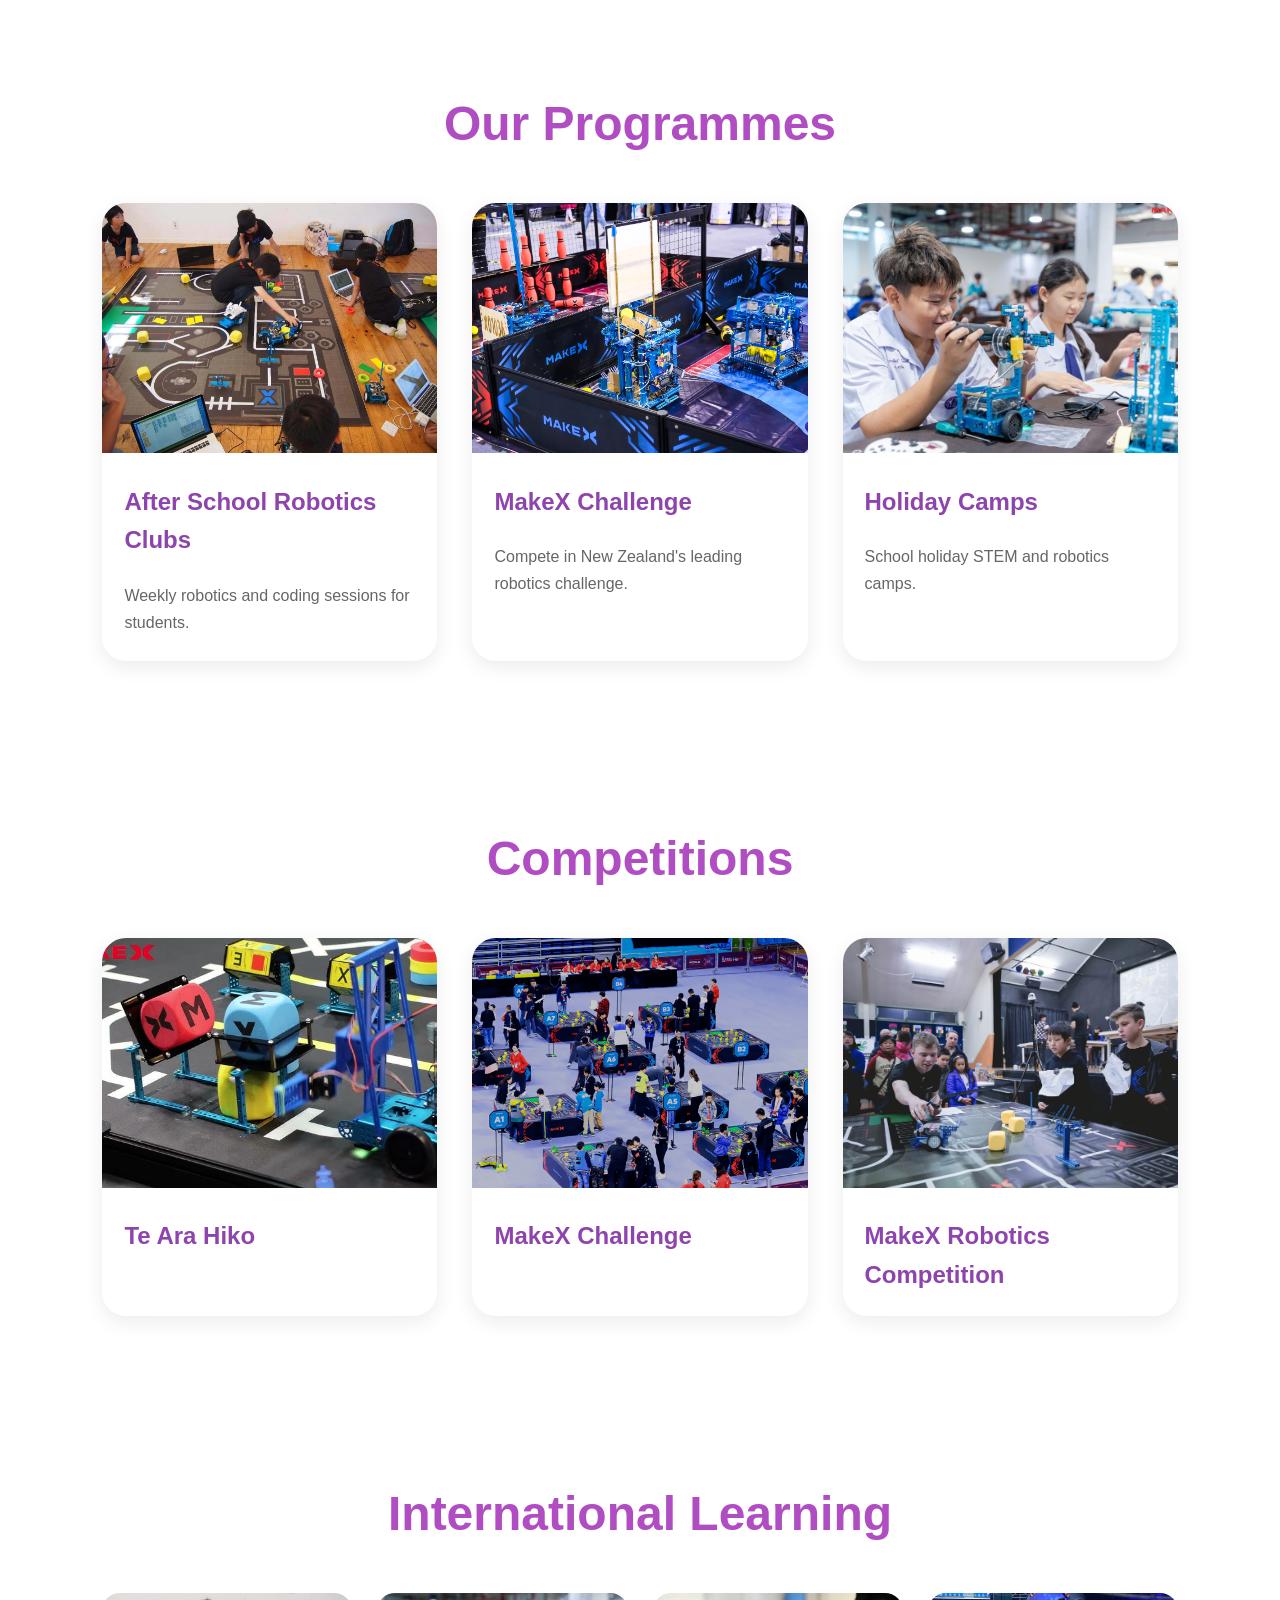
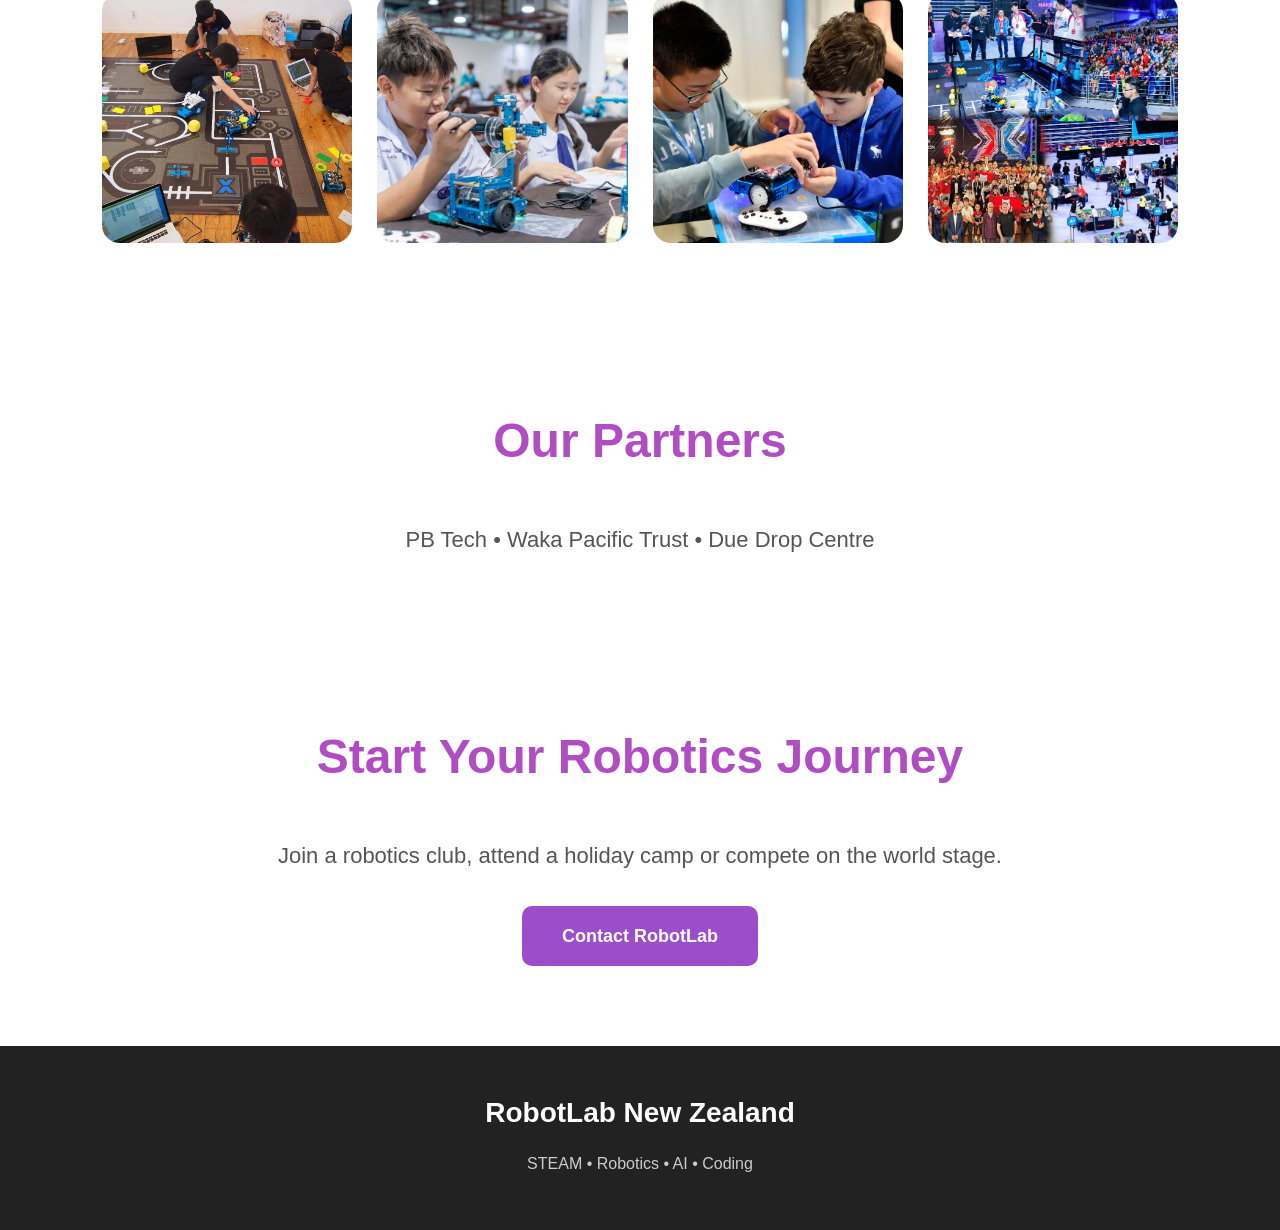
==== commit a7a28f3b: "Update index.html" ====
--- a/index.html
+++ b/index.html
@@ -131,7 +131,7 @@
         </div>
 
         <div class="card">
-            <img src="images/challenges.jpg" alt="">
+            <img src="images/Competition.png" alt="">
             <h3>MakeX Challenge</h3>
         </div>
 
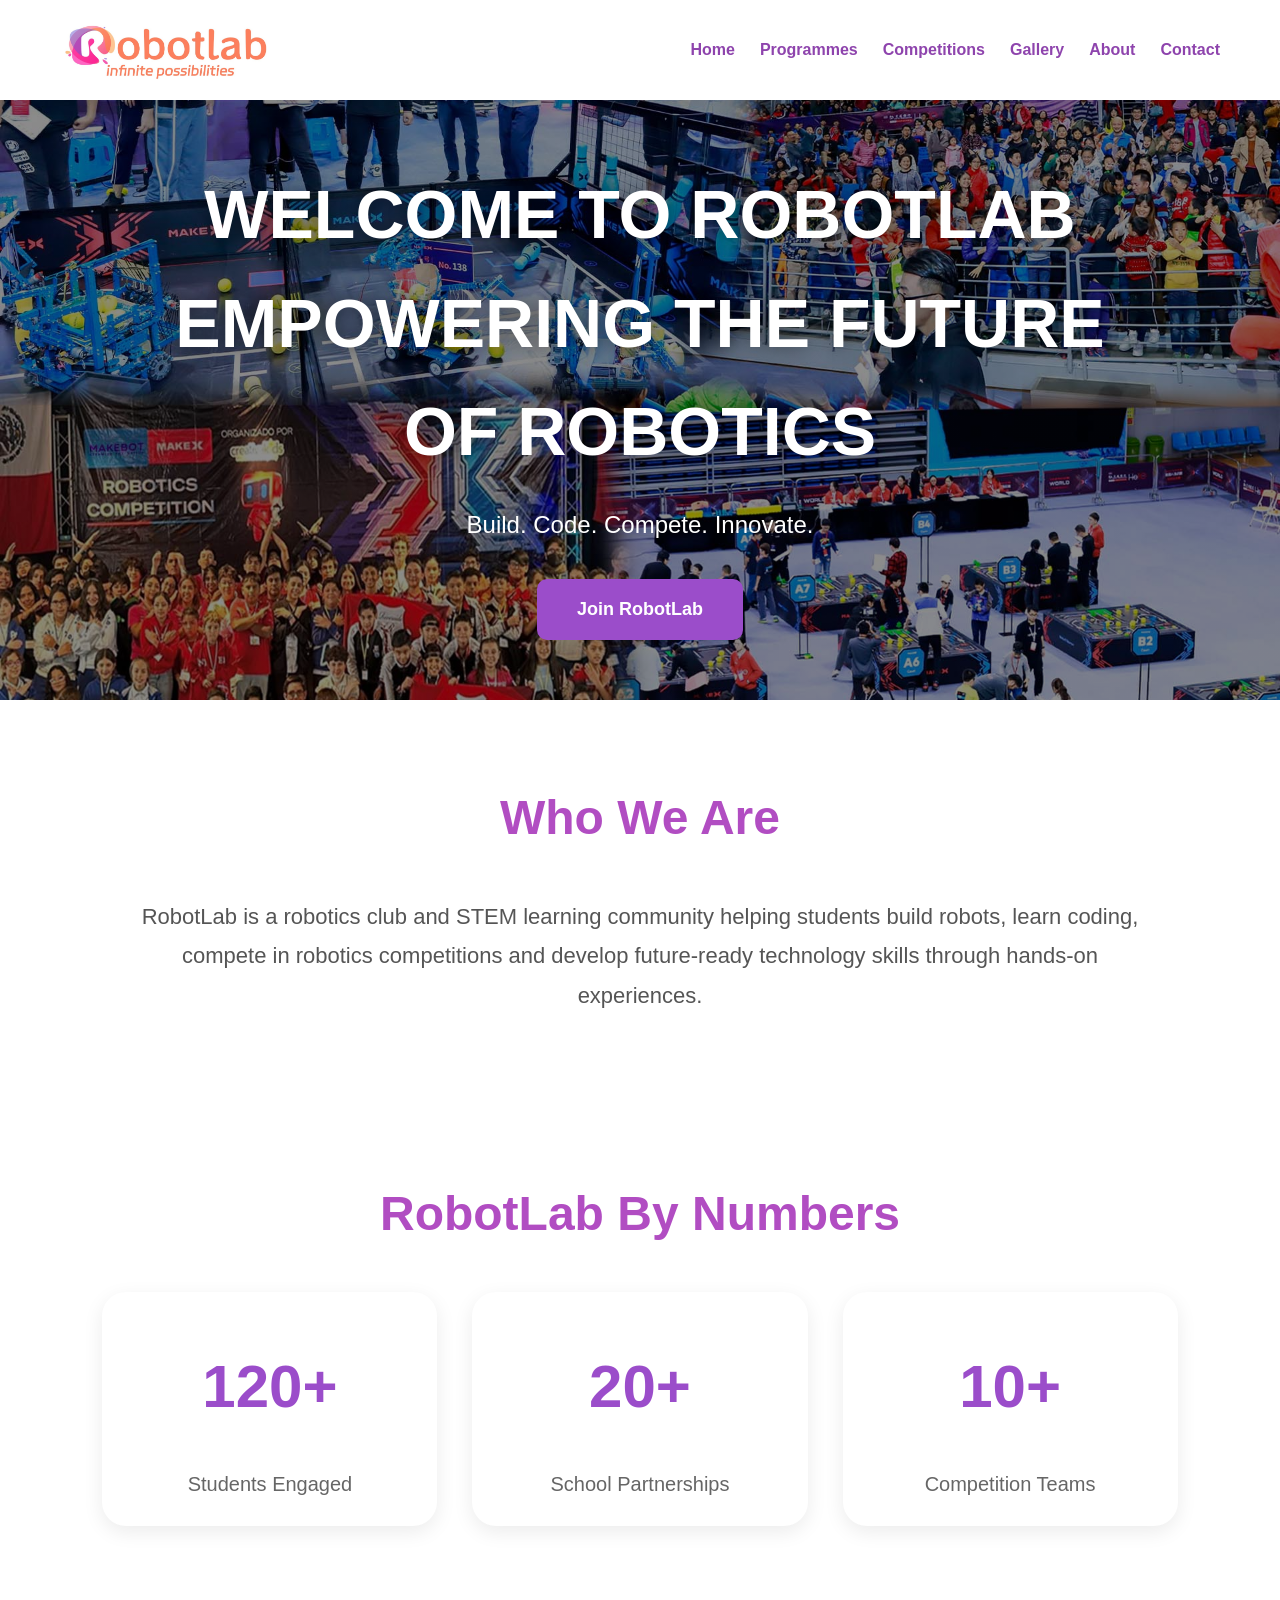
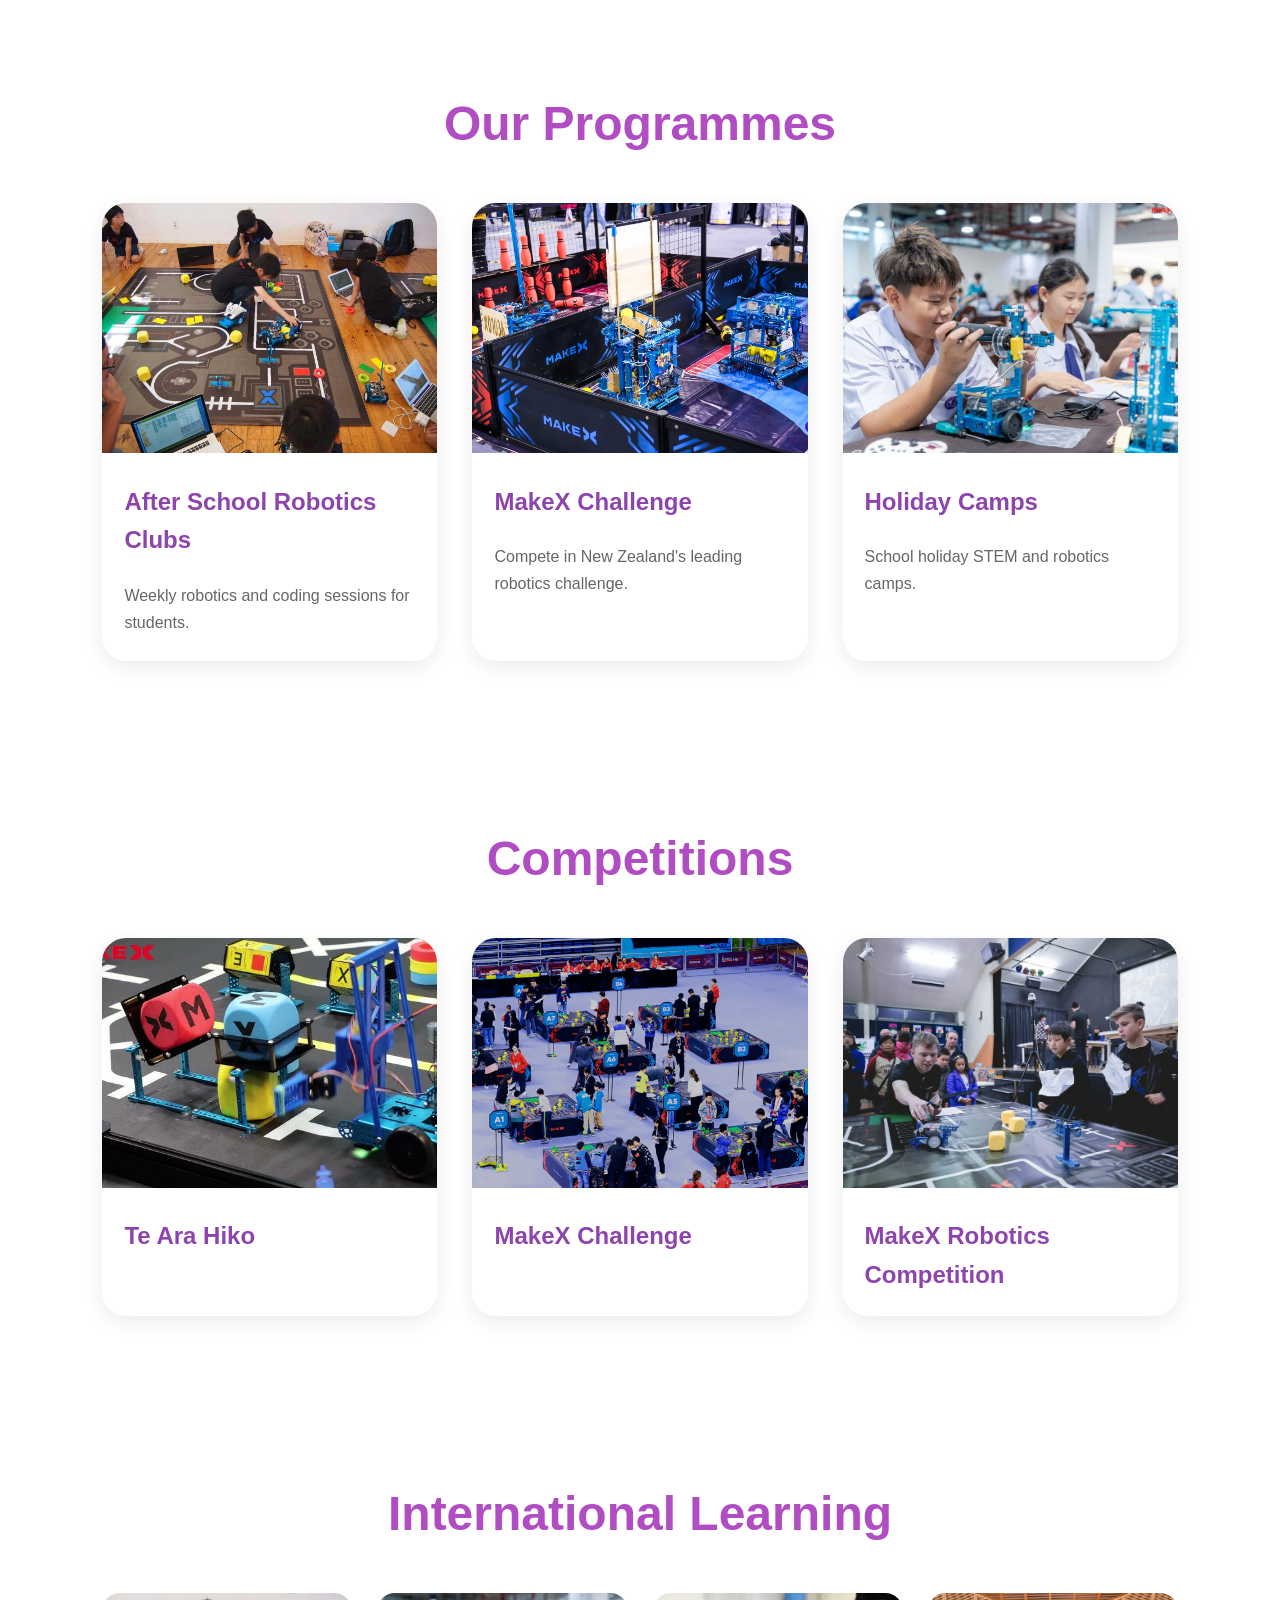
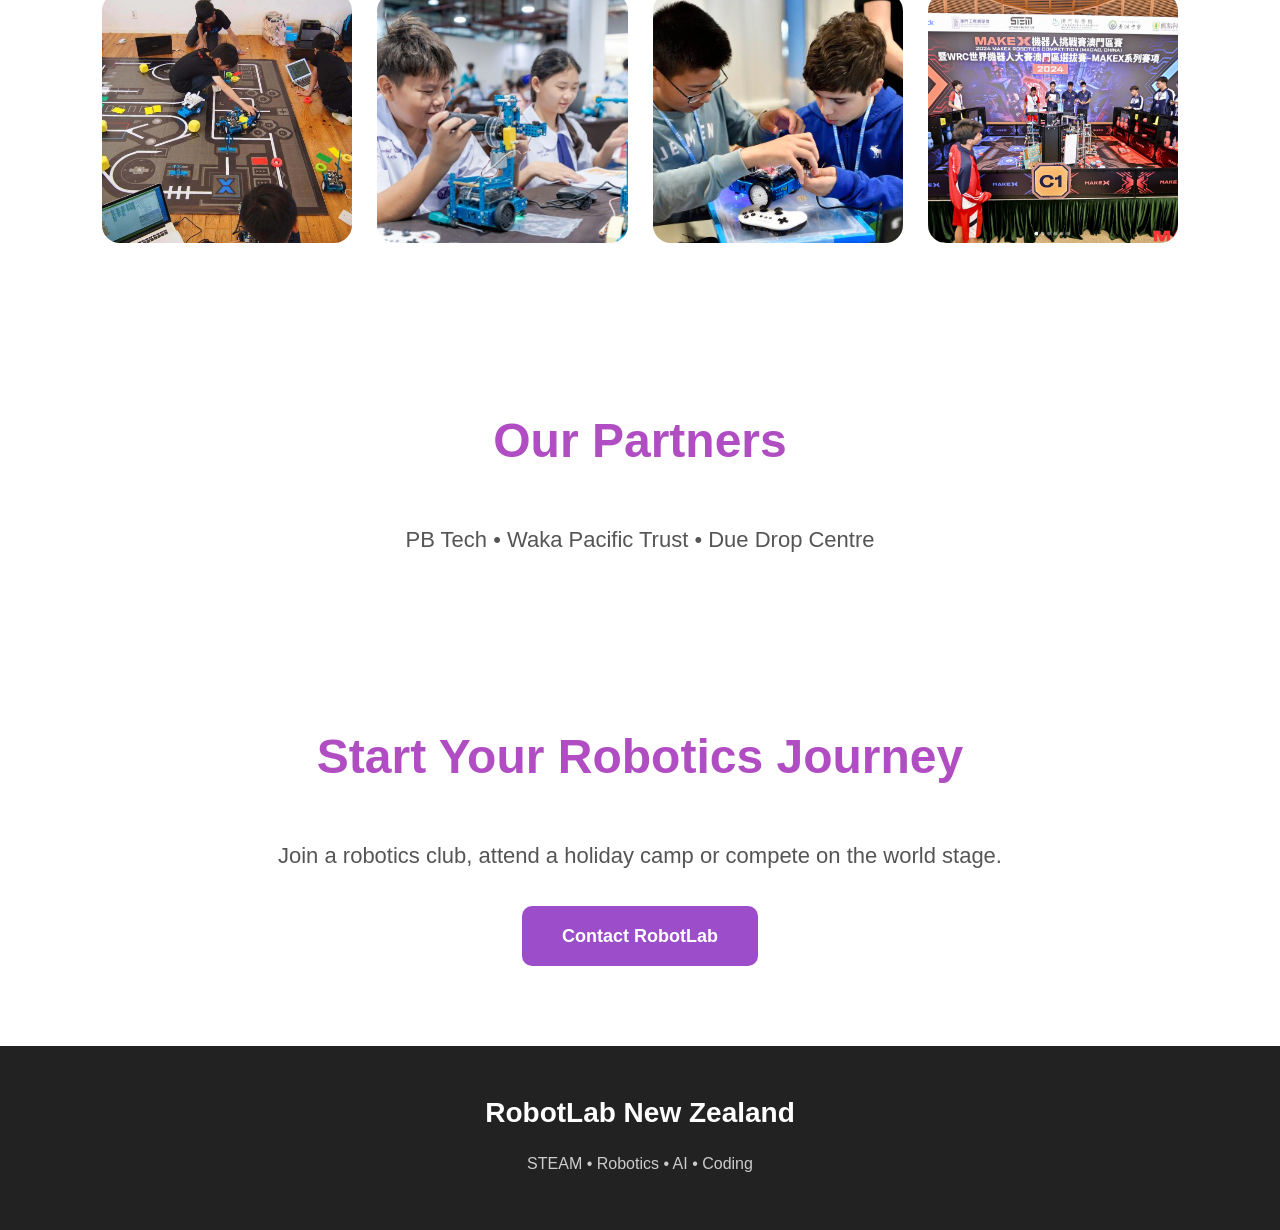
==== commit 1959cf8b: "Update index.html" ====
--- a/index.html
+++ b/index.html
@@ -155,7 +155,7 @@
         <img src="images/classroom-in-japan.jpg" alt="">
         <img src="images/classroom-in-thailand2.jpg" alt="">
         <img src="images/classroom-swiss.jpeg" alt="">
-        <img src="images/competition-asian.jpeg" alt="">
+        <img src="images/Makeblock.png" alt="">
 
     </div>
 
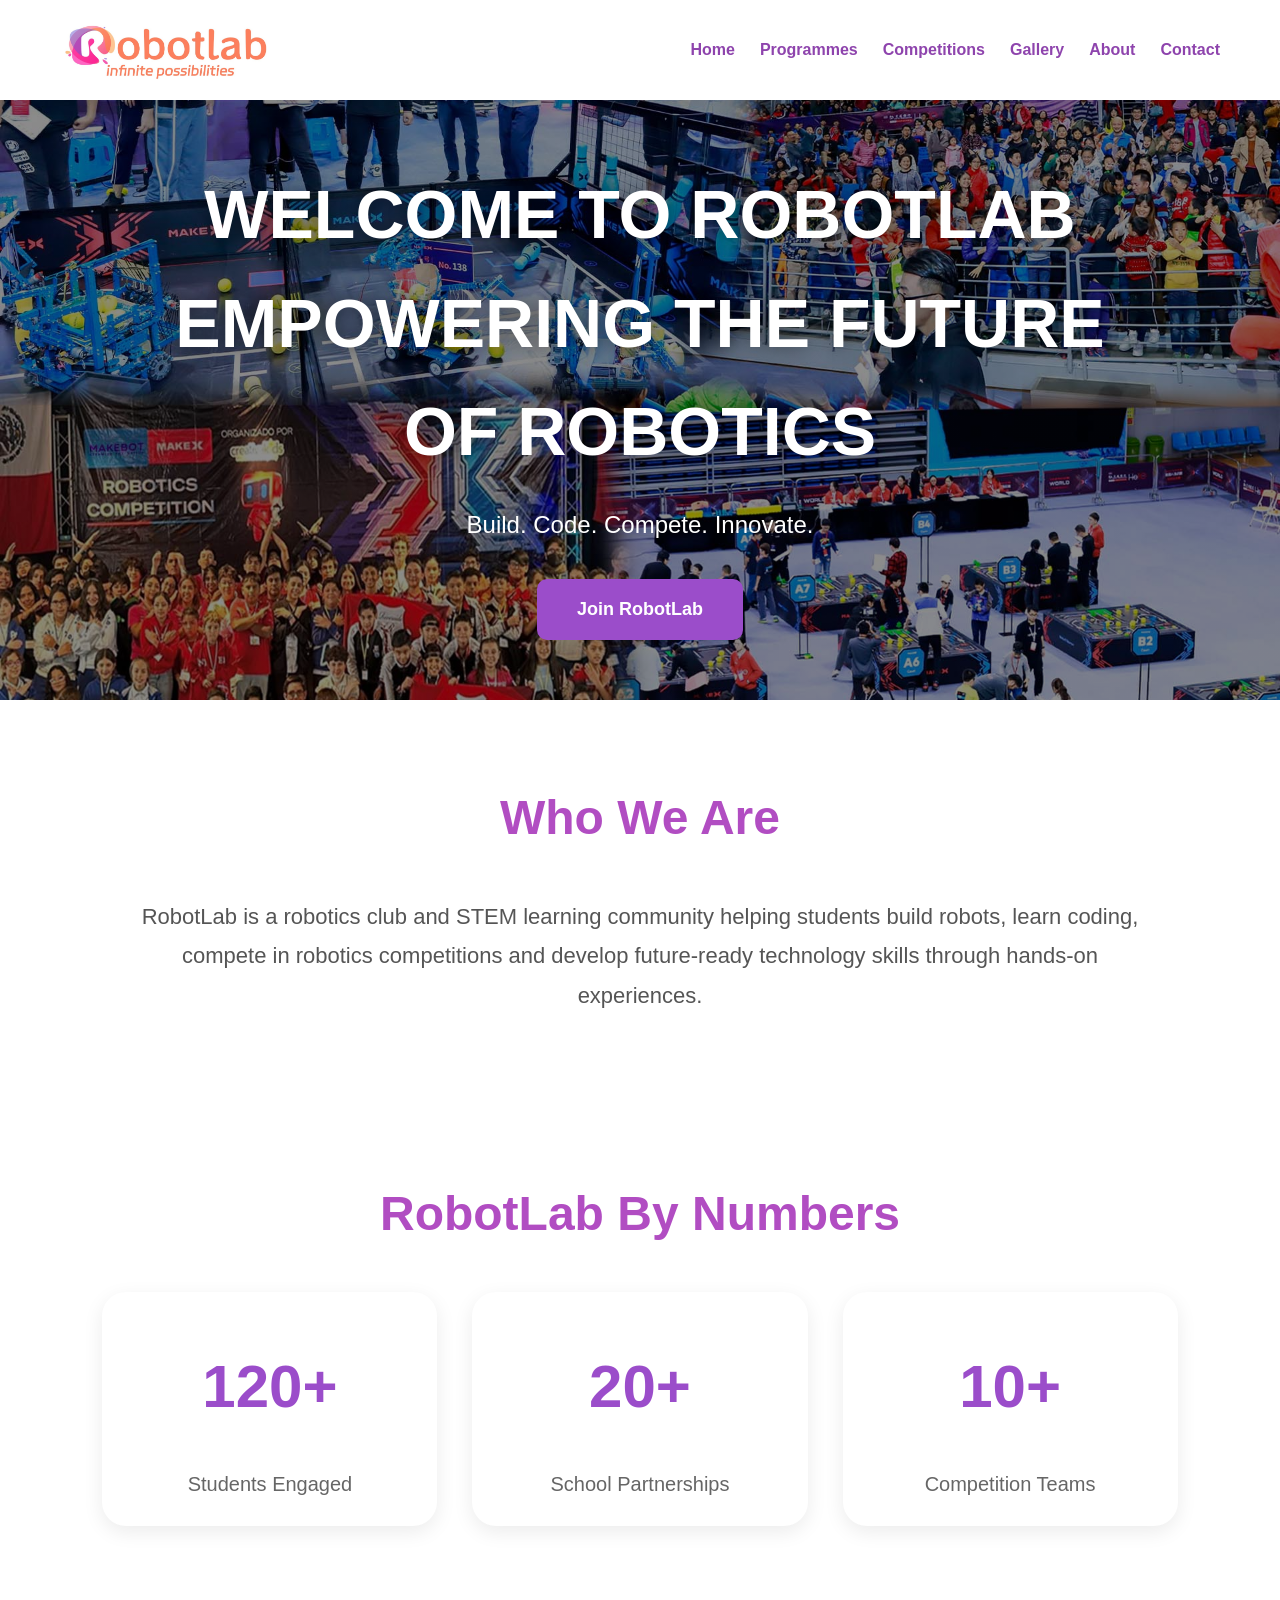
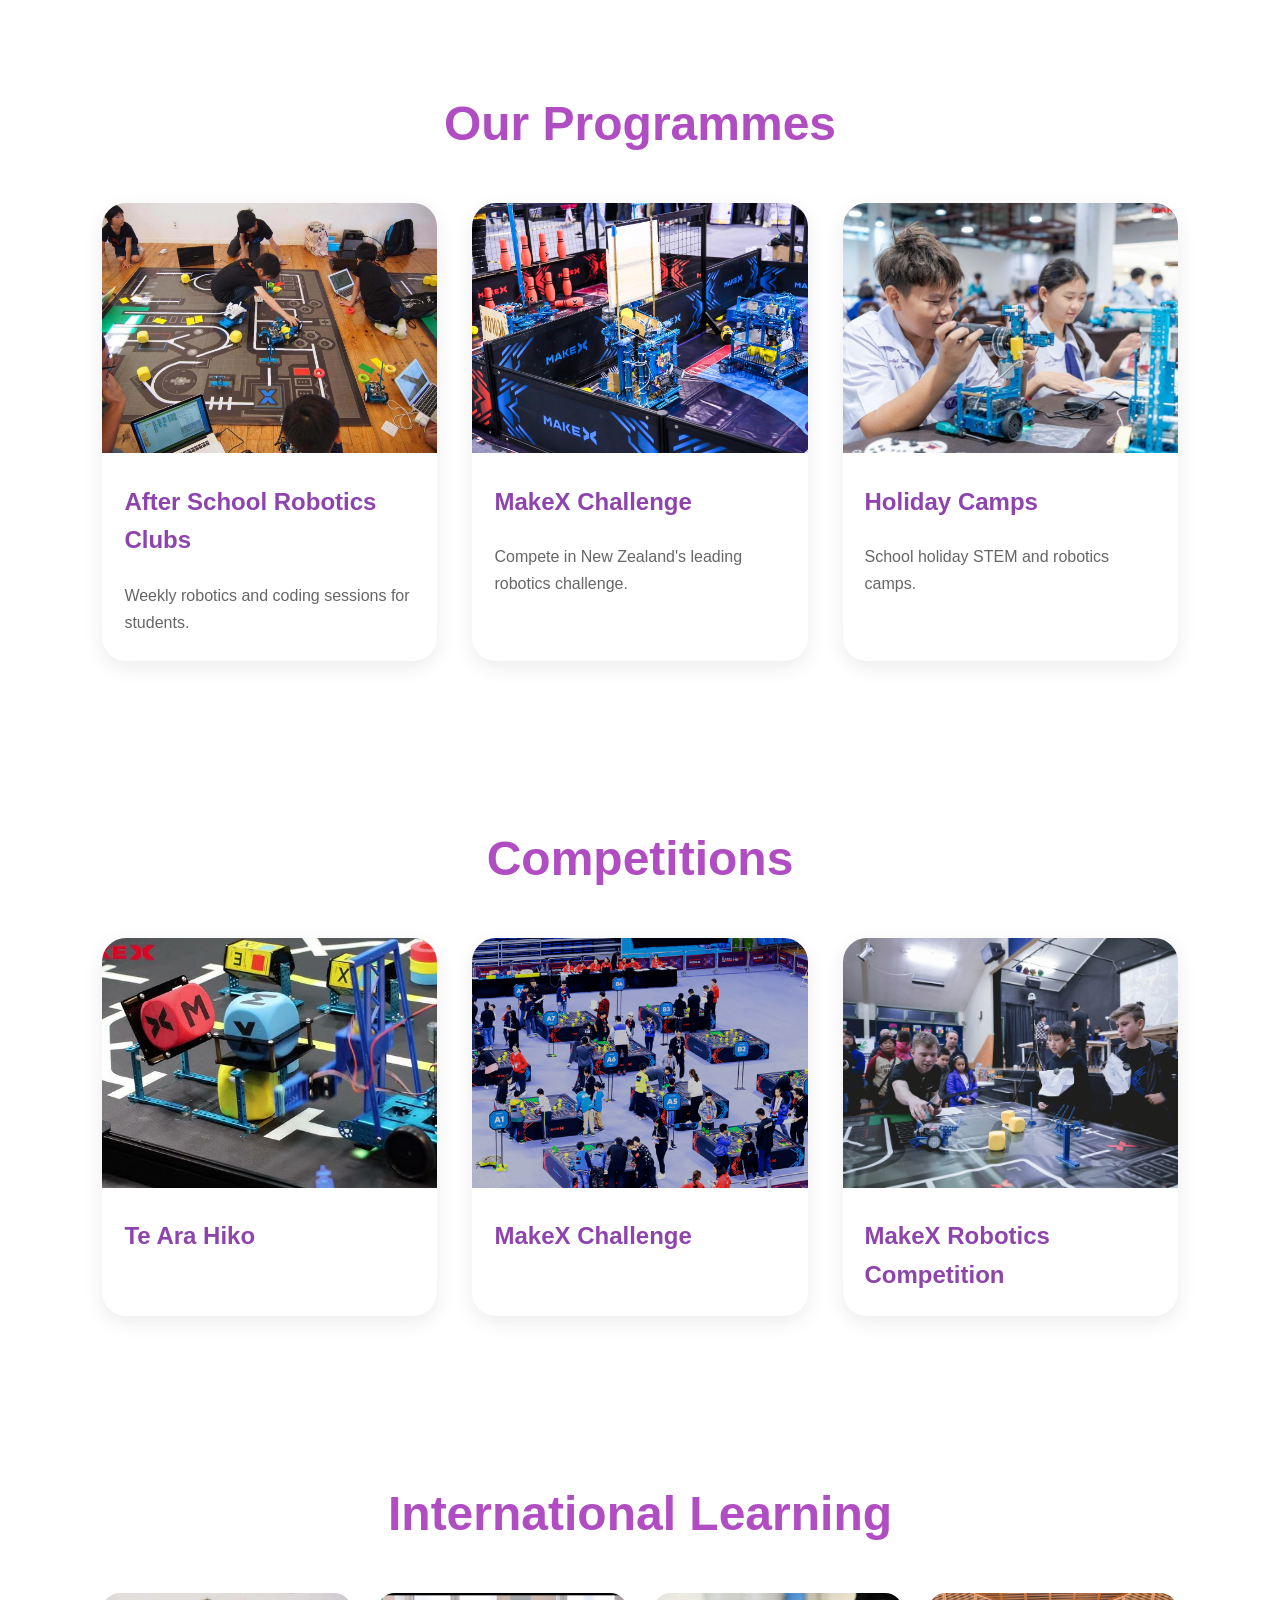
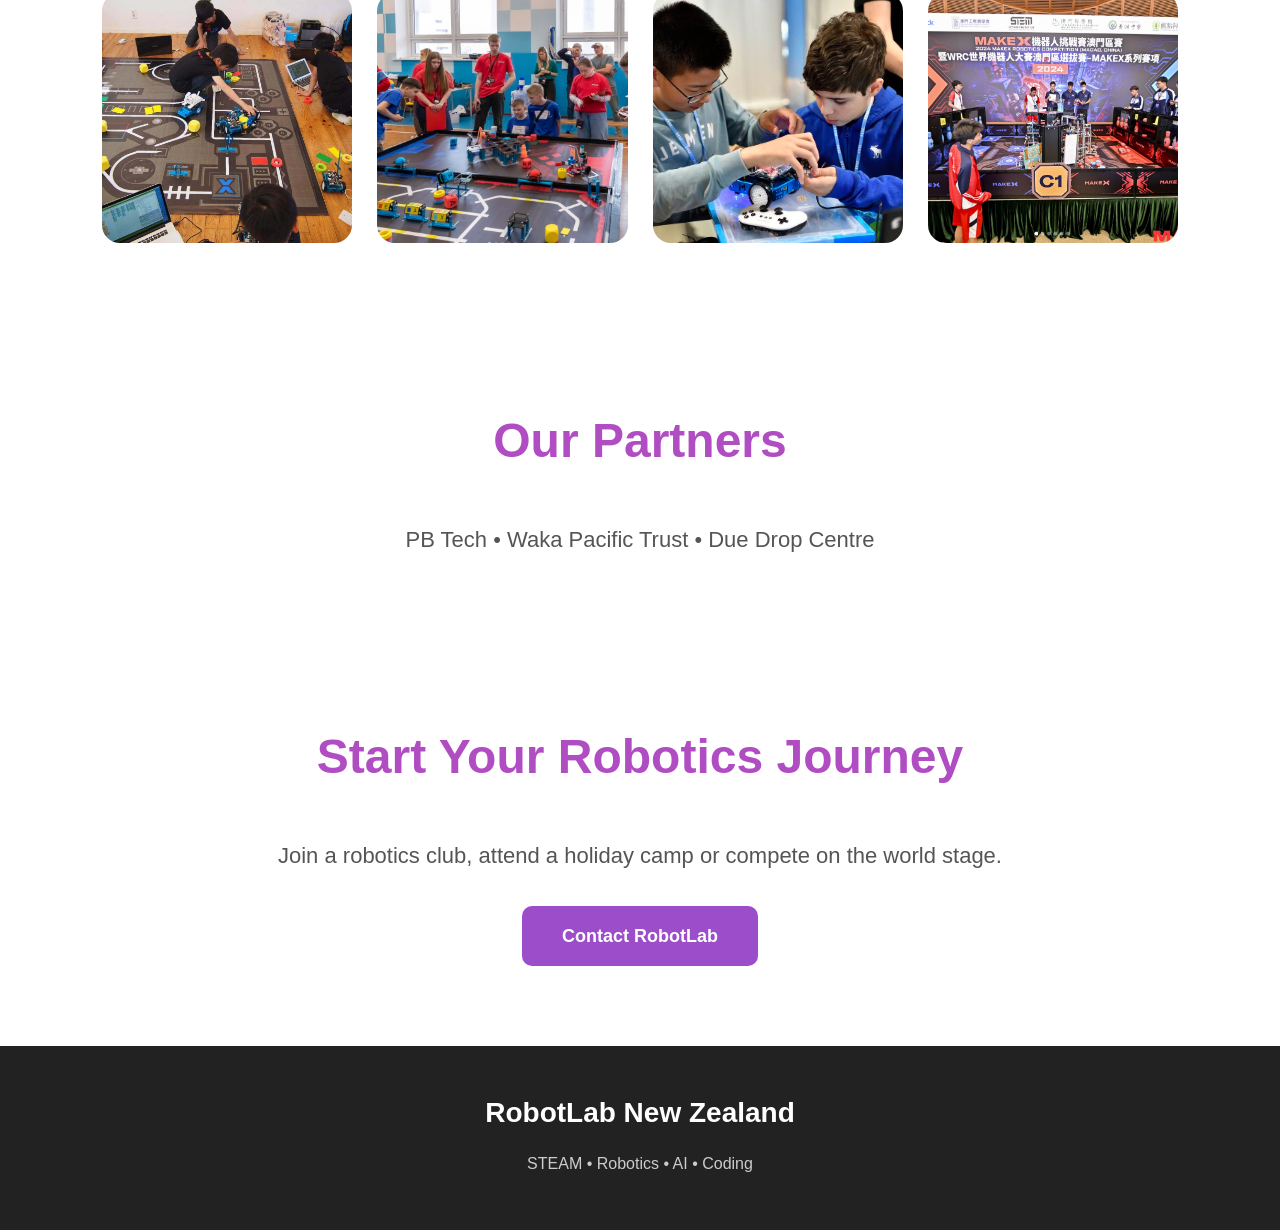
==== commit 810a1693: "Update index.html" ====
--- a/index.html
+++ b/index.html
@@ -153,7 +153,7 @@
     <div class="gallery">
 
         <img src="images/classroom-in-japan.jpg" alt="">
-        <img src="images/classroom-in-thailand2.jpg" alt="">
+        <img src="images/international.png" alt="">
         <img src="images/classroom-swiss.jpeg" alt="">
         <img src="images/Makeblock.png" alt="">
 
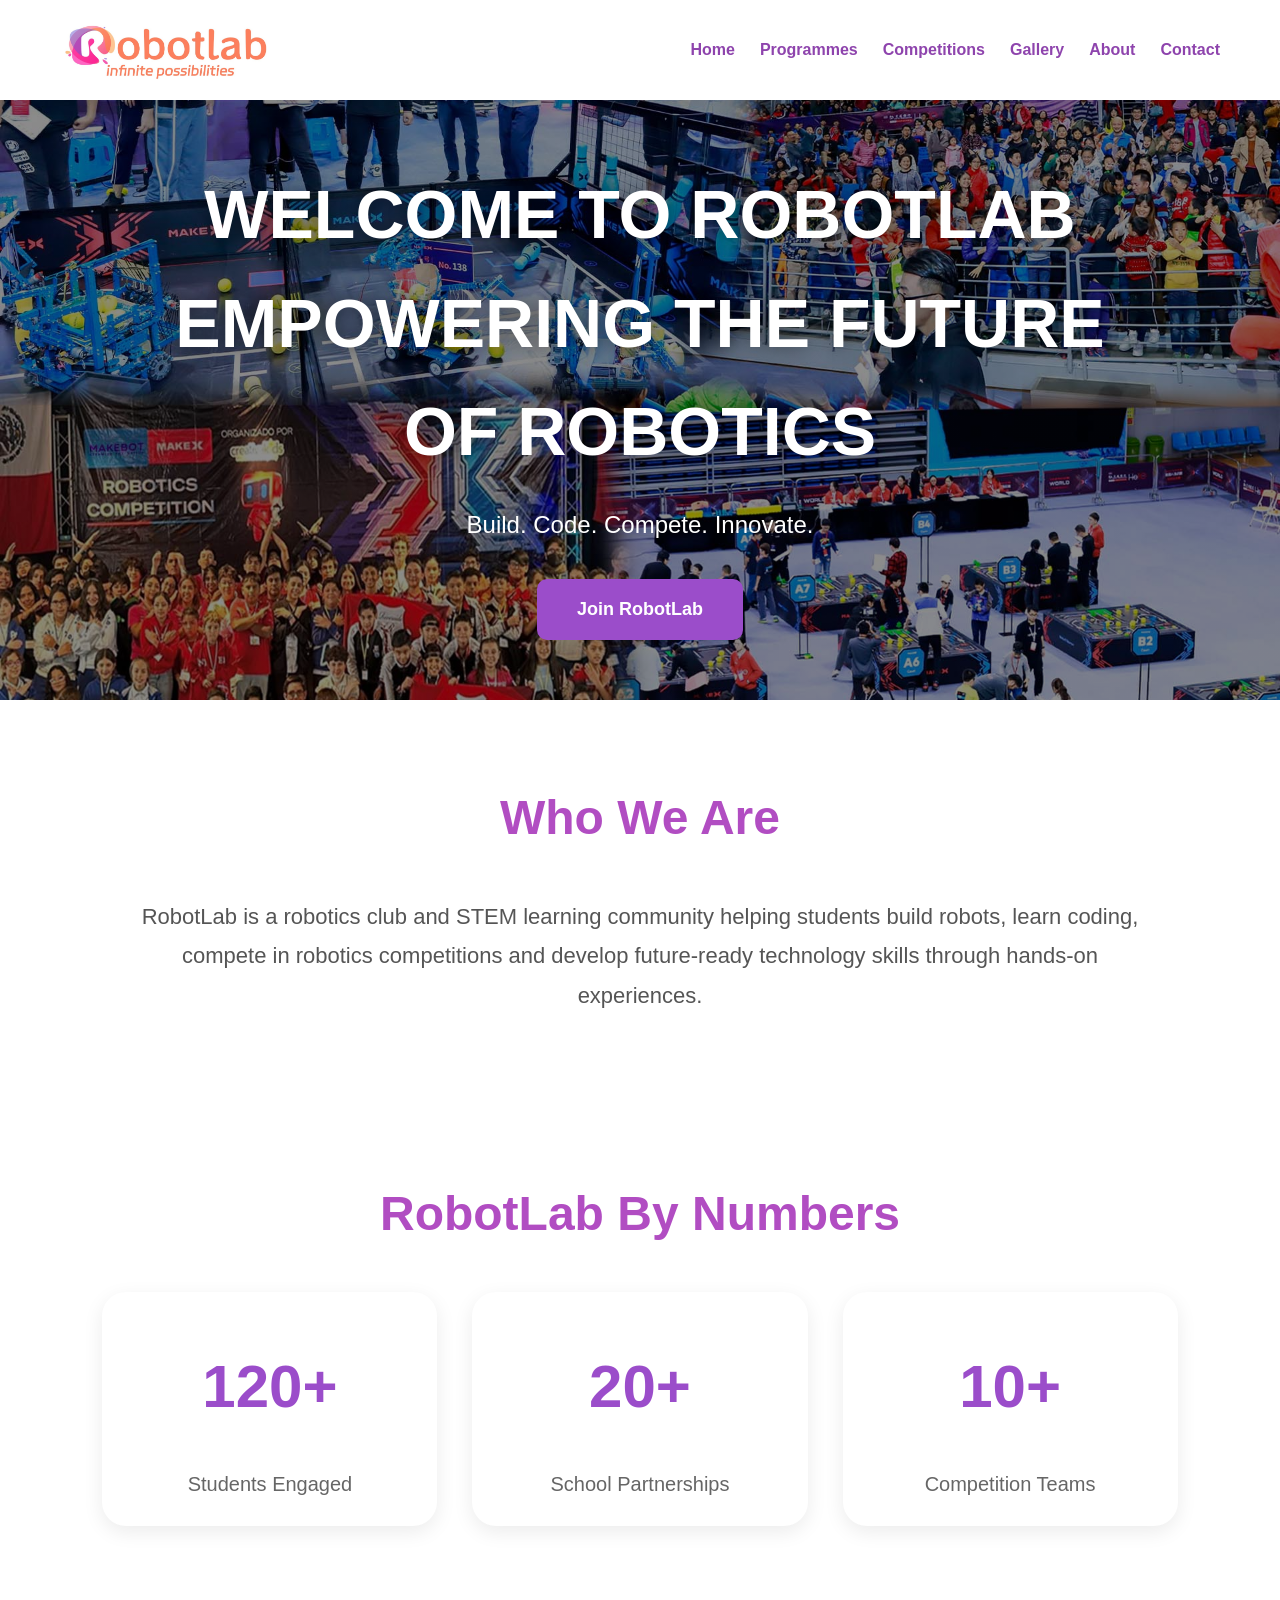
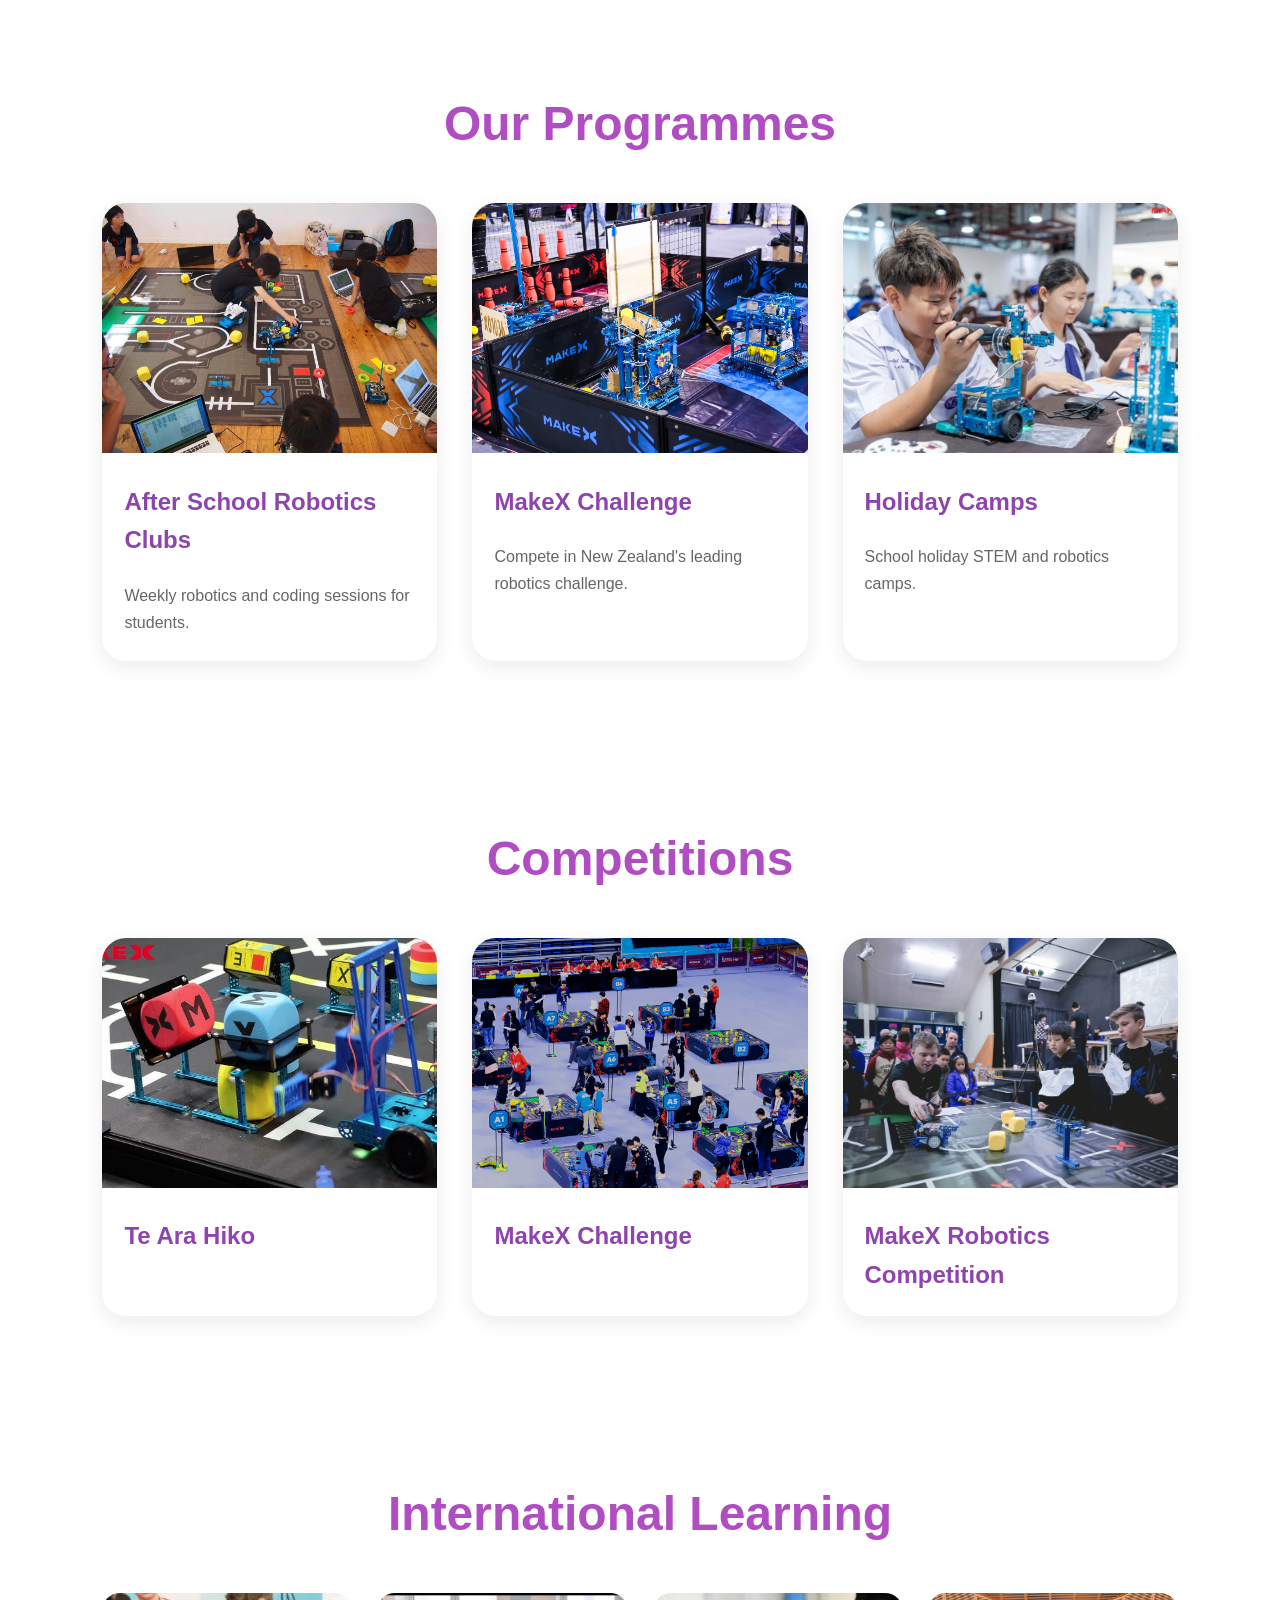
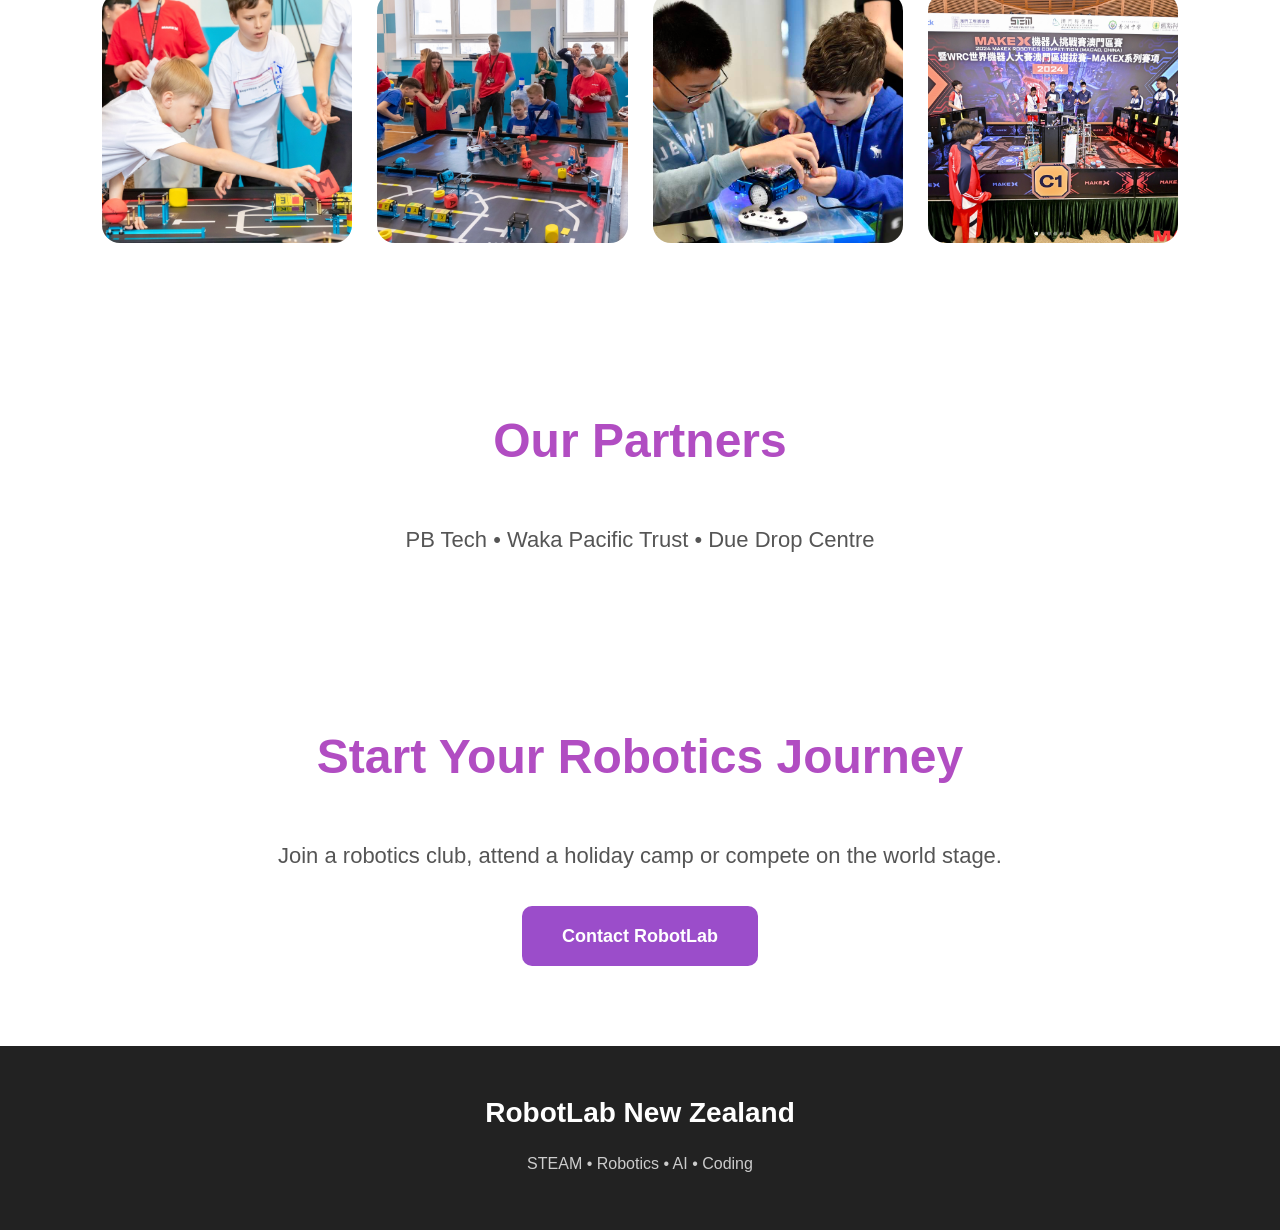
==== commit 0d3a58d8: "Update index.html" ====
--- a/index.html
+++ b/index.html
@@ -152,7 +152,7 @@
 
     <div class="gallery">
 
-        <img src="images/classroom-in-japan.jpg" alt="">
+        <img src="images/intern.png" alt="">
         <img src="images/international.png" alt="">
         <img src="images/classroom-swiss.jpeg" alt="">
         <img src="images/Makeblock.png" alt="">
